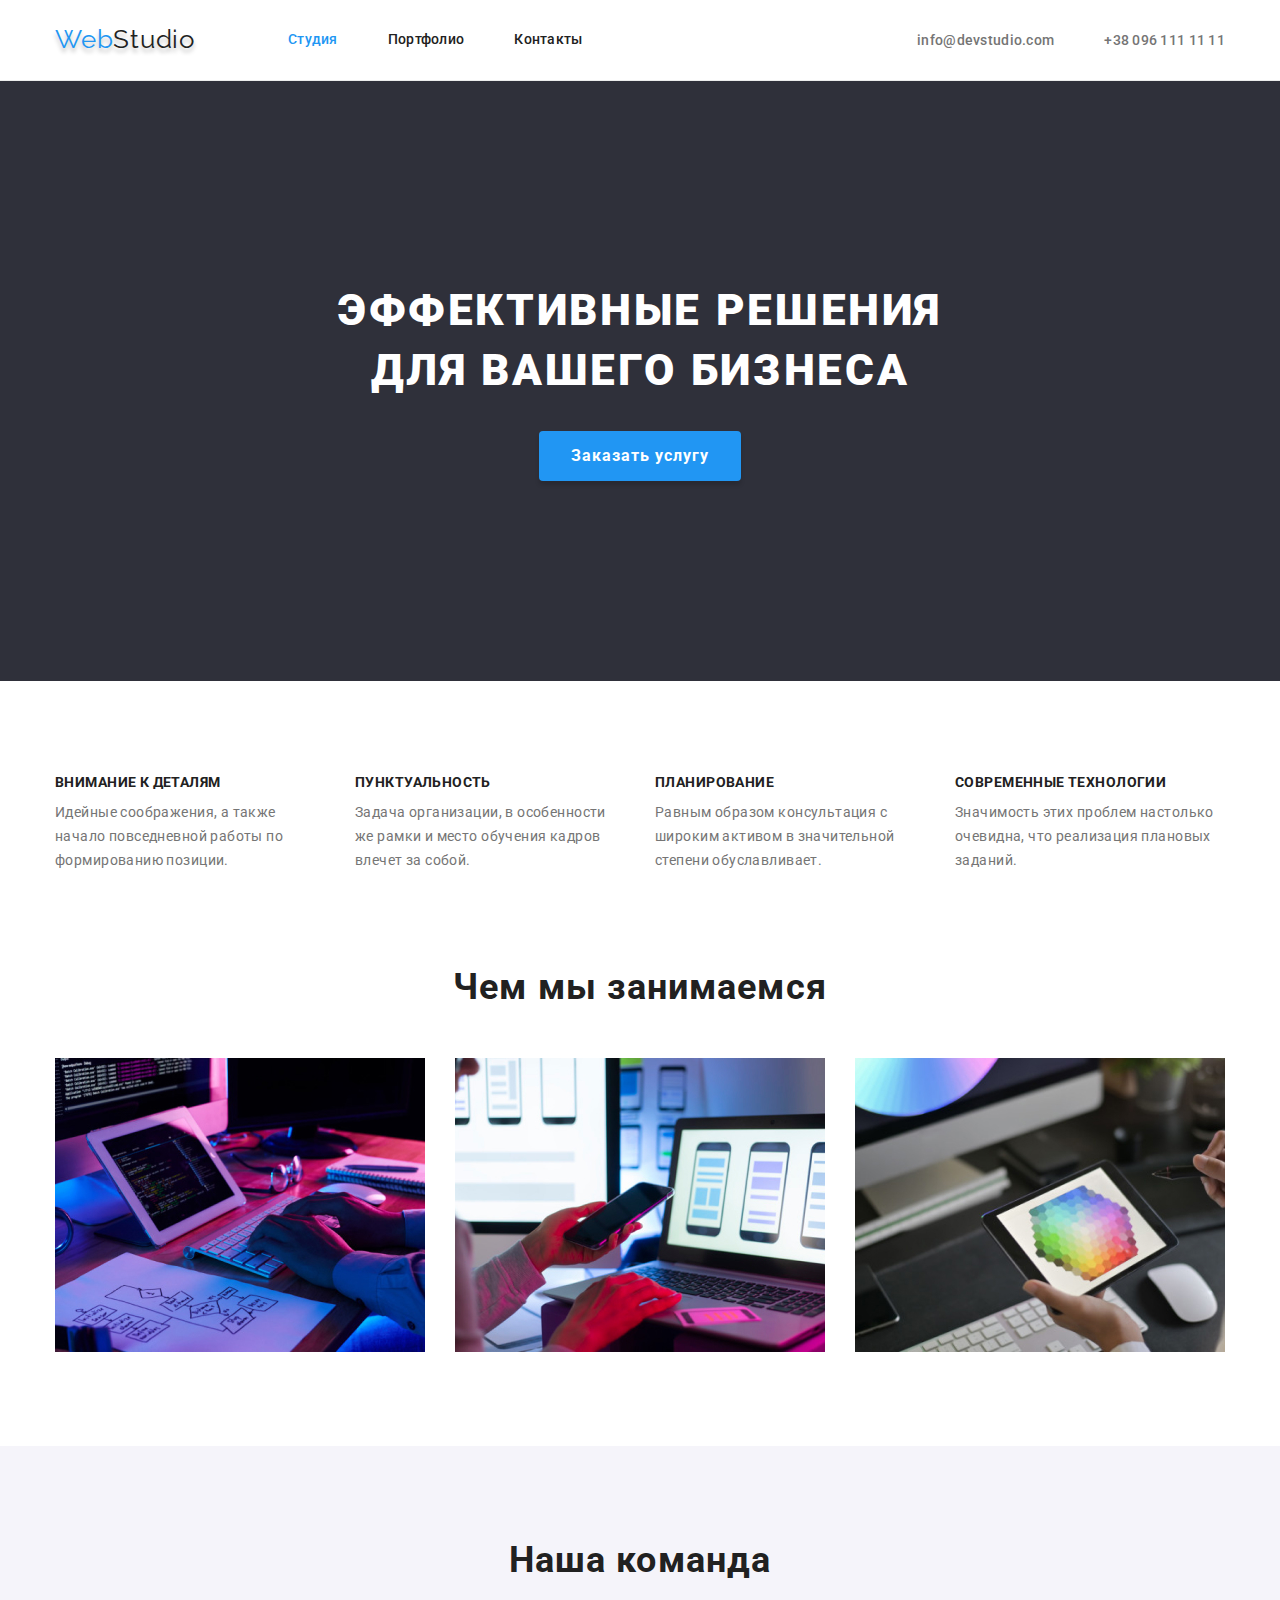
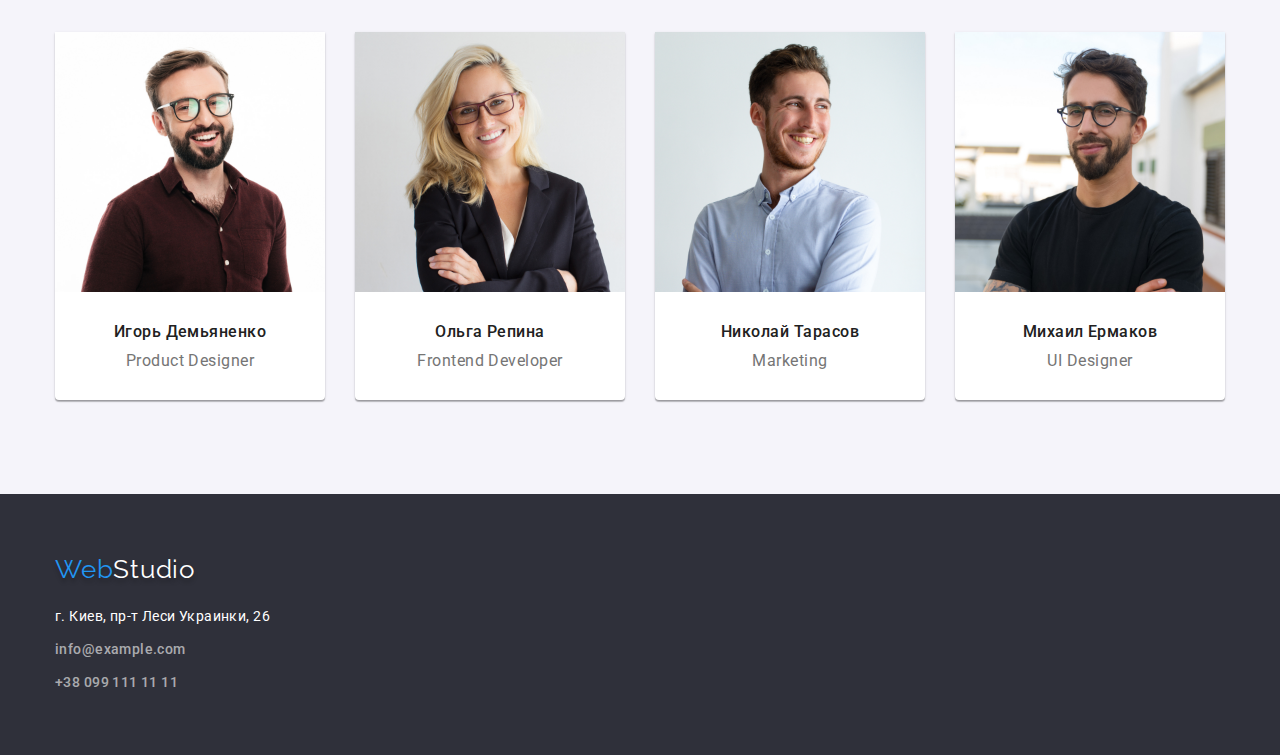
==== index.html @ a7496423 "Склонировал" ====
<!DOCTYPE html>
<html lang="ru">
  <head>
    <meta charset="UTF-8" />
    <meta http-equiv="X-UA-Compatible" content="IE=edge" />
    <meta name="viewport" content="width=device-width, initial-scale=1.0" />
    <title>Студия</title>
    <link rel="preconnect" href="https://fonts.googleapis.com" />
    <link rel="preconnect" href="https://fonts.gstatic.com" crossorigin />
    <link
      href="https://fonts.googleapis.com/css2?family=Raleway:wght@700&family=Roboto:wght@400;500;700;900&display=swap"
      rel="stylesheet"
    />
    <link
      rel="stylesheet"
      href="https://cdnjs.cloudflare.com/ajax/libs/modern-normalize/1.1.0/modern-normalize.min.css"
    />
    <link rel="stylesheet" href="./css/styles.css" />
  </head>

  <body>
    <!--Верхняя линия-->
    <header class="header-border">
      <div class="container header-container">
        <!--Основная навигация-->
        <nav class="header-nav">
          <a href="WebStudio" class="logo"><span class="logo-web">Web</span>Studio</a>
          <ul class="list main">
            <li class="item"><a href="./index.html" class="link current">Студия</a></li>
            <li class="item"><a href="./portfolio.html" class="link">Портфолио</a></li>
            <li class="item"><a href="Контакты" class="link">Контакты</a></li>
          </ul>
        </nav>
        <!--Контакты-->
        <ul class="list nav">
          <li class="item">
            <a href="mailto:info@devstudio.com" class="contact">info@devstudio.com</a>
          </li>
          <li class="item"><a href="tel:+380961111111" class="contact">+38 096 111 11 11</a></li>
        </ul>
      </div>
    </header>
    <!--Основная информациия страницы-->
    <main>
      <!--Герой-->
      <section class="hero-section">
        <div class="container">
          <h1 class="title">Эффективные решения для вашего бизнеса</h1>
          <button class="button" type="button">Заказать услугу</button>
        </div>
      </section>
      <!--Особенности-->
      <section class="section specifics-section">
        <div class="container specifics-conteiner">
          <ul class="list">
            <li class="specifics-content">
              <h3 class="title">Внимание к деталям</h3>
              <p class="text">
                Идейные соображения, а также начало повседневной работы по формированию позиции.
              </p>
            </li>
            <li class="specifics-content">
              <h3 class="title">Пунктуальность</h3>
              <p class="text">
                Задача организации, в особенности же рамки и место обучения кадров влечет за собой.
              </p>
            </li>
            <li class="specifics-content">
              <h3 class="title">Планирование</h3>
              <p class="text">
                Равным образом консультация с широким активом в значительной степени обуславливает.
              </p>
            </li>
            <li class="specifics-content">
              <h3 class="title">Современные технологии</h3>
              <p class="text">
                Значимость этих проблем настолько очевидна, что реализация плановых заданий.
              </p>
            </li>
          </ul>
        </div>
      </section>
      <!--Чем мы занимаемся-->
      <section class="section worck-section">
        <div class="container worck-container">
          <h2 class="worck-title">Чем мы занимаемся</h2>
          <ul class="list">
            <li class="worck-content">
              <img class="image" src="./images/box1.jpg" alt="Бэкенд разработка" width="370" />
            </li>
            <li class="worck-content">
              <img class="image" src="./images/box2.jpg" alt="Фронтенд разработка" width="370" />
            </li>
            <li class="worck-content">
              <img class="image" src="./images/box3.jpg" alt="Разработка дизайна" width="370" />
            </li>
          </ul>
        </div>
      </section>
      <!--Наша команда-->
      <section class="section team-section">
        <div class="container team-conteiner">
          <h2 class="team-title">Наша команда</h2>
          <ul class="list">
            <li class="team-content">
              <img
                class="image"
                src="./images/igor.jpg"
                alt="Парень продукт-менеджер"
                width="270"
              />
              <div class="team-info">
                <h3 class="title">Игорь Демьяненко</h3>
                <p class="text">Product Designer</p>
              </div>
            </li>
            <li class="team-content">
              <img
                class="image"
                src="./images/olga.jpg"
                alt="Девушка Фронтенд разработчик"
                width="270"
              />
              <div class="team-info">
                <h3 class="title">Ольга Репина</h3>
                <p class="text">Frontend Developer</p>
              </div>
            </li>
            <li class="team-content">
              <img class="image" src="./images/nikolay.jpg" alt="Парень маркетолог" width="270" />
              <div class="team-info">
                <h3 class="title">Николай Тарасов</h3>
                <p class="text">Marketing</p>
              </div>
            </li>
            <li class="team-content">
              <img class="image" src="./images/michael.jpg" alt="Парень дизайнер" width="270" />
              <div class="team-info">
                <h3 class="title">Михаил Ермаков</h3>
                <p class="text">UI Designer</p>
              </div>
            </li>
          </ul>
        </div>
      </section>
    </main>
    <!--Подвал-->
    <footer class="footer-page">
      <div class="container">
        <a href="WebStudio" class="footer-logo">
          <span class="logo-web">Web</span><span class="logo-studio">Studio</span>
        </a>
        <address class="address-section">
          <p class="text">г. Киев, пр-т Леси Украинки, 26</p>
          <ul class="list address-list">
            <li class="item">
              <a class="contact" href="mailto:info@example.com">info@example.com</a>
            </li>
            <li class="item"><a class="contact" href="tel:+380991111111">+38 099 111 11 11</a></li>
          </ul>
        </address>
      </div>
    </footer>
  </body>
</html>
---- css/styles.css ----
html {
  box-sizing: border-box;
}
*,
*::before,
*::after {
  box-sizing: inherit;
}
:root {
  --primary-text-color: #757575;
  --secondary-text-color: #212121;
  --white-text-color: #ffffff;
  --accent-color: #2196f3;
  --secondary-bgr-color: #f5f4fa;
  --fotter-color: #2f303a;
  --accent-hero-button: #188ce8;
  --address-contact-color: rgba(255, 255, 255, 0.6);
}
body {
  font-family: Roboto, sans-serif;
  background: var(--white-text-color);
  color: var(--primary-text-color);
}
.container {
  width: 1200px;
  padding-left: 15px;
  padding-right: 15px;
  margin: auto;
}
.section {
  padding-top: 94px;
  padding-bottom: 94px;
}
h1,
h2,
h3,
ul,
p {
  margin: 0;
}
.image {
  display: block;
  width: 100%;
}
.list {
  list-style: none;
  padding: 0;
  margin: 0;
}
.list .link.current {
  color: var(--accent-color);
}
.hero-section .button,
.filter-content .button {
  font-family: inherit;
  cursor: pointer;
}
/* Header-section */
/*Logo*/
.logo {
  padding-top: 24px;
  padding-bottom: 25px;

  font-family: 'Raleway';
  font-size: 26px;
  line-height: 1.2;
  letter-spacing: 0.03em;
  color: var(--secondary-text-color);
  text-shadow: 0px 4px 4px rgba(0, 0, 0, 0.25);
  text-decoration: none;
}
.logo-web {
  color: var(--accent-color);
}
.logo-studio {
  color: var(--white-text-color);
}
/*site-nav*/
.header-border {
  border-bottom: 1px solid #ececec;
}
.header-container {
  display: flex;
}
.header-nav {
  display: flex;
  align-items: center;
}
.main {
  display: flex;
  margin-left: 93px;
}
.nav {
  display: flex;
  align-items: center;
  margin-left: auto;
}
.main .item:not(:last-child),
.nav .item:not(:last-child) {
  margin-right: 50px;
}
.header-nav .link {
  display: block;
  padding-top: 32px;
  padding-bottom: 32px;

  font-weight: 500;
  font-size: 14px;
  line-height: 1.14;
  letter-spacing: 0.02em;
  color: var(--secondary-text-color);
  text-decoration: none;
}
.header-nav .link:hover,
.header-nav .link:focus {
  color: var(--accent-color);
}
/*Contacts*/
.list .contact {
  font-weight: 500;
  font-size: 14px;
  line-height: 1.14;
  letter-spacing: 0.02em;
  color: var(--primary-text-color);
  text-decoration: none;
}
.list .contact:hover,
.list .contact:focus {
  color: var(--accent-color);
}
/*Hero*/
.hero-section {
  padding-top: 200px;
  padding-bottom: 200px;

  background-color: var(--fotter-color);
  text-align: center;
}
.hero-section .title {
  margin-left: auto;
  margin-right: auto;
  margin-top: 0;
  margin-bottom: 30px;
  width: 696px;

  font-weight: 900;
  font-size: 44px;
  line-height: 1.36;
  letter-spacing: 0.06em;
  text-transform: uppercase;
  color: var(--white-text-color);
}
.hero-section .button {
  padding: 10px 32px;
  margin: auto;

  font-weight: 700;
  font-size: 16px;
  line-height: 1.87;
  display: flex;
  align-items: flex-start;
  text-align: center;
  letter-spacing: 0.06em;
  color: var(--white-text-color);
  background-color: var(--accent-color);
  box-shadow: 0px 4px 4px rgba(0, 0, 0, 0.15);
  border: none;
  border-radius: 4px;
  border-color: transparent;
}
.hero-section .button:hover,
.hero-section .button:focus {
  background: var(--accent-hero-button);
}

/*specifics*/
.specifics-conteiner .list {
  display: flex;
}
.specifics-content:not(:last-child) {
  margin-right: 30px;
}
.specifics-section {
  padding-top: 94px;
  padding-bottom: 94px;
}
.specifics-content .title {
  margin-bottom: 10px;

  font-weight: 700;
  font-size: 14px;
  line-height: 1.14;
  letter-spacing: 0.03em;
  text-transform: uppercase;
  color: var(--secondary-text-color);
}
.specifics-content .text {
  width: 270px;

  font-size: 14px;
  line-height: 1.71;
  letter-spacing: 0.03em;
  color: var(--primary-text-color);
}
/*worck*/
.worck-section {
  padding-top: 0;
}
.worck-title {
  margin-bottom: 50px;
}
.worck-container .list {
  display: flex;
}
.list .worck-content:not(:last-child) {
  margin-right: 30px;
}
.worck-section .worck-title,
.team-section .team-title {
  text-align: center;

  font-weight: 700;
  font-size: 36px;
  line-height: 1.16;
  letter-spacing: 0.03em;
  color: var(--secondary-text-color);
}
/*team*/
.team-conteiner .list {
  display: flex;
}
.list .team-content:not(:last-child) {
  margin-right: 30px;
}
.team-section {
  padding-top: 94px;
  padding-bottom: 94px;

  background-color: var(--secondary-bgr-color);
}
.team-title {
  margin-bottom: 50px;
}
.team-content {
  width: 270px;

  background: var(--white-text-color);
  box-shadow: 0px 1px 3px rgba(0, 0, 0, 0.12), 0px 1px 1px rgba(0, 0, 0, 0.14),
    0px 2px 1px rgba(0, 0, 0, 0.2);
  border-radius: 0px 0px 4px 4px;
}
.team-info {
  padding: 30px 0;
}
.team-info .title {
  margin-bottom: 10px;

  font-weight: 500;
  font-size: 16px;
  line-height: 1.19;
  text-align: center;
  letter-spacing: 0.03em;
  color: var(--secondary-text-color);
}
.team-info .text {
  font-size: 16px;
  line-height: 1.19;
  text-align: center;
  letter-spacing: 0.03em;
  color: var(--primary-text-color);
}
/*footer*/
.footer-page {
  padding-top: 60px;
  padding-bottom: 60px;

  background: var(--fotter-color);
}
.footer-logo {
  display: block;
  margin-bottom: 20px;

  font-family: 'Raleway';
  font-size: 26px;
  line-height: 1.2;
  letter-spacing: 0.03em;
  color: var(--secondary-text-color);
  text-shadow: 0px 4px 4px rgba(0, 0, 0, 0.25);
  text-decoration: none;
}
.address-section .text,
.address-section .contact {
  margin-bottom: 9px;

  font-style: normal;
  font-size: 14px;
  line-height: 1.71;
  letter-spacing: 0.03em;
  color: var(--white-text-color);
}
.address-list .item:not(:last-child) {
  margin-bottom: 9px;
}
.address-section .contact {
  text-decoration: none;
  color: var(--address-contact-color);
}
.address-section .contact:hover,
.address-section .contact:focus {
  color: var(--accent-color);
}

/*portfolio*/
/*filter*/
.filter-list {
  justify-content: center;
  margin-bottom: 50px;
}
.filter-content:not(:last-child) {
  margin-right: 8px;
}
.filter-content .button {
  font-weight: 500;
  font-size: 16px;
  line-height: 1.62;
  text-align: center;
  letter-spacing: 0.03em;
  color: var(--secondary-text-color);
  background: var(--secondary-bgr-color);
  border-radius: 4px;
  border: none;
  padding: 6px 22px;
}
.filter-content .button:hover,
.filter-content .button:focus {
  background: var(--accent-color);
  color: var(--white-text-color);
  box-shadow: 0px 3px 1px rgba(0, 0, 0, 0.1), 0px 1px 2px rgba(0, 0, 0, 0.08),
    0px 2px 2px rgba(0, 0, 0, 0.12);
}
/*exampels*/
.filter-list,
.example-list {
  display: flex;
  flex-wrap: wrap;
}
.example-content {
  width: calc((100% - 60px) / 3);
  margin-right: 30px;
  margin-top: 30px;
}
.example-content:nth-child(3n) {
  margin-right: 0;
}
.example-content:nth-child(-n + 3) {
  margin-top: 0;
}
.example-link {
  display: block;
  background: var(--white-text-color);
  box-sizing: border-box;
  text-decoration: none;
}
.example-info {
  padding: 20px 24px;

  border-left: 1px solid #eeeeee;
  border-right: 1px solid #eeeeee;
  border-bottom: 1px solid #eeeeee;
}
.example-link .title {
  margin-bottom: 4px;

  font-weight: 700;
  font-size: 18px;
  line-height: 2;
  letter-spacing: 0.06em;
  color: var(--secondary-text-color);
}
.example-link .text {
  font-size: 16px;
  line-height: 1.87;
  letter-spacing: 0.03em;
  color: var(--primary-text-color);
}
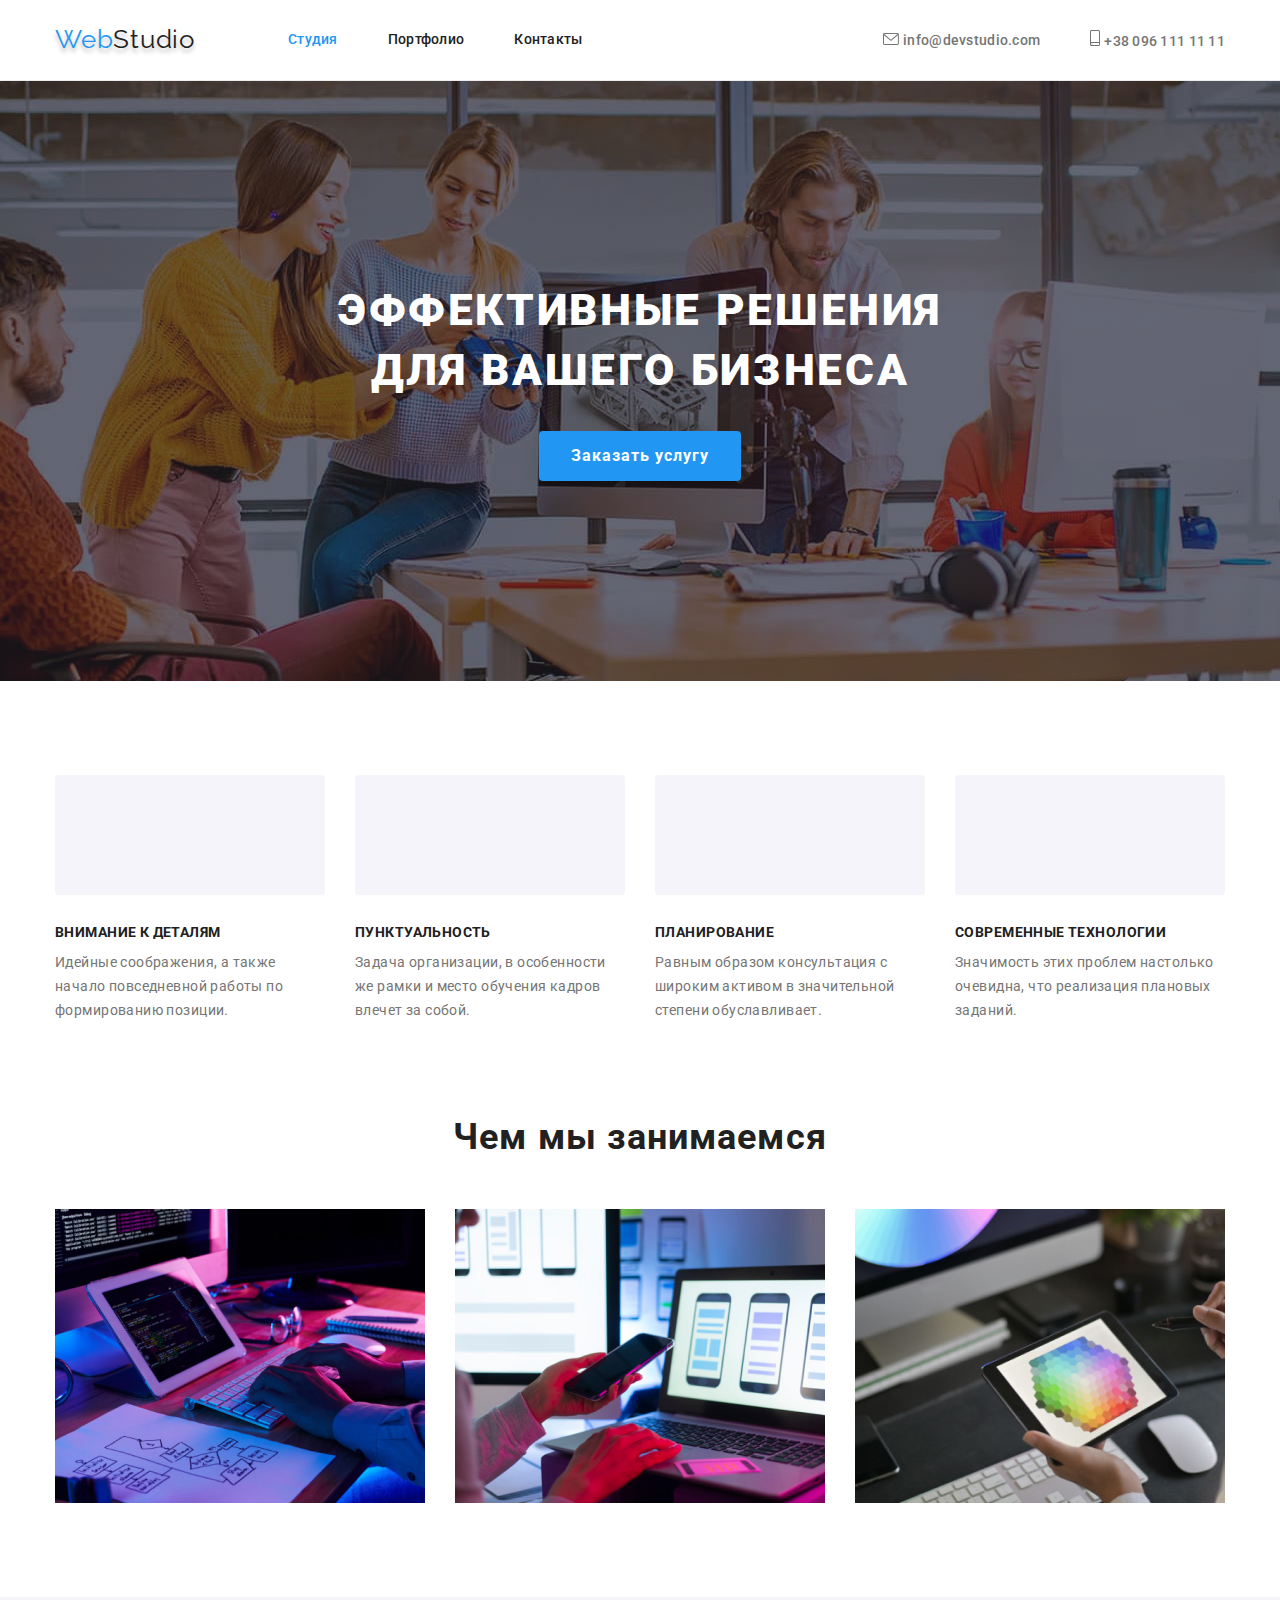
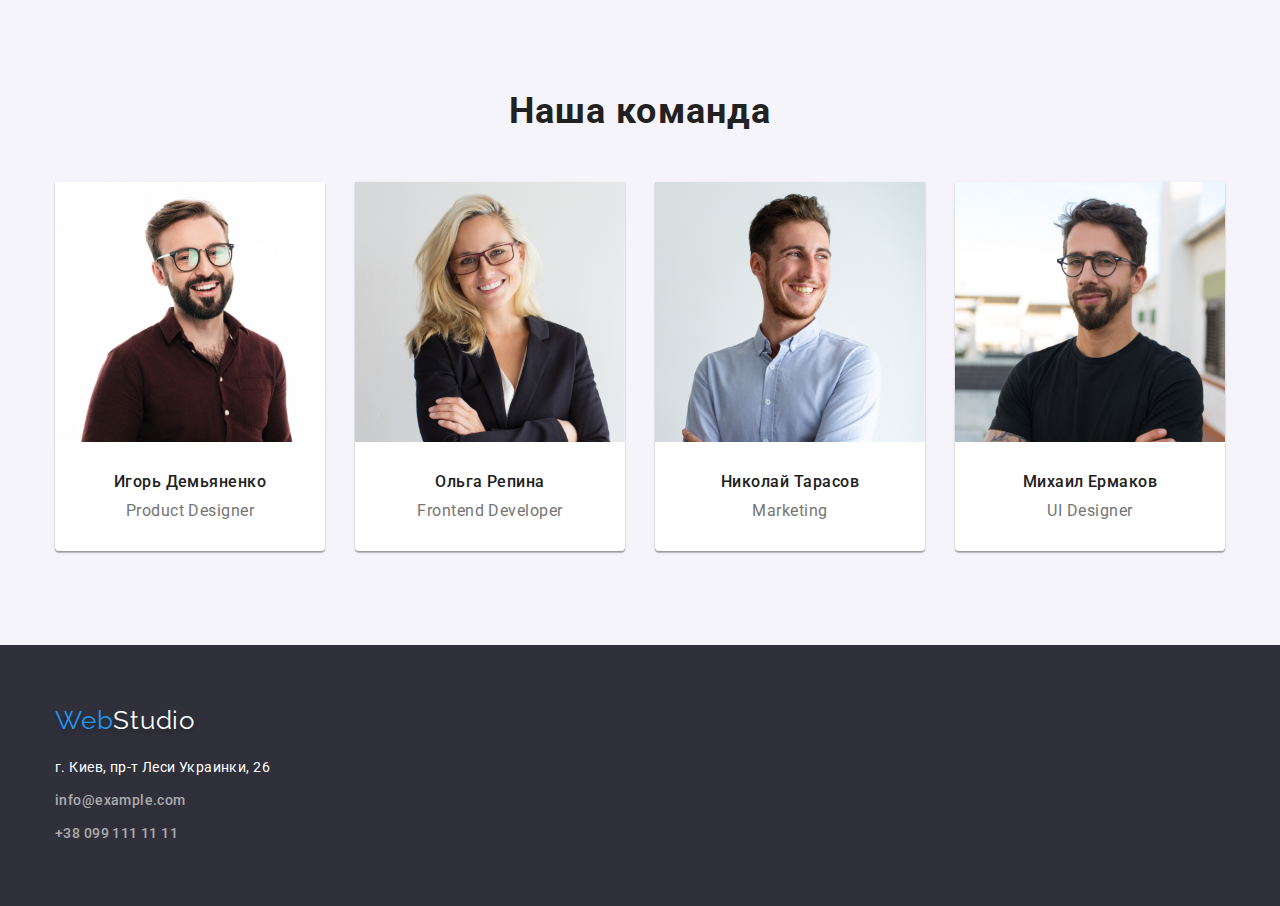
==== commit 620eef10: "Добавил иконки в хеддер, не выровнял" ====
--- a/index.html
+++ b/index.html
@@ -34,9 +34,17 @@
         <!--Контакты-->
         <ul class="list nav">
           <li class="item">
+            <svg class="icon-mail">
+              <use href="./images/icons.svg#icon-envelope"></use>
+            </svg>
             <a href="mailto:info@devstudio.com" class="contact">info@devstudio.com</a>
           </li>
-          <li class="item"><a href="tel:+380961111111" class="contact">+38 096 111 11 11</a></li>
+          <li class="item">
+            <svg class="icon-tel">
+              <use href="./images/icons.svg#icon-smartphone"></use>
+            </svg>
+            <a href="tel:+380961111111" class="contact">+38 096 111 11 11</a>
+          </li>
         </ul>
       </div>
     </header>
@@ -53,25 +61,25 @@
       <section class="section specifics-section">
         <div class="container specifics-conteiner">
           <ul class="list">
-            <li class="specifics-content">
+            <li class="specifics-content icon-antenna">
               <h3 class="title">Внимание к деталям</h3>
               <p class="text">
                 Идейные соображения, а также начало повседневной работы по формированию позиции.
               </p>
             </li>
-            <li class="specifics-content">
+            <li class="specifics-content icon-clock">
               <h3 class="title">Пунктуальность</h3>
               <p class="text">
                 Задача организации, в особенности же рамки и место обучения кадров влечет за собой.
               </p>
             </li>
-            <li class="specifics-content">
+            <li class="specifics-content icon-diagram">
               <h3 class="title">Планирование</h3>
               <p class="text">
                 Равным образом консультация с широким активом в значительной степени обуславливает.
               </p>
             </li>
-            <li class="specifics-content">
+            <li class="specifics-content icon-astronaut">
               <h3 class="title">Современные технологии</h3>
               <p class="text">
                 Значимость этих проблем настолько очевидна, что реализация плановых заданий.
--- a/css/styles.css
+++ b/css/styles.css
@@ -128,6 +128,18 @@
 .list .contact:focus {
   color: var(--accent-color);
 }
+.nav .item {
+  /* text-align: center; */
+  align-content: center;
+}
+.icon-mail {
+  width: 16px;
+  height: 12px;
+}
+.icon-tel {
+  width: 10px;
+  height: 16px;
+}
 /*Hero*/
 .hero-section {
   padding-top: 200px;
@@ -135,6 +147,16 @@
 
   background-color: var(--fotter-color);
   text-align: center;
+
+  height: 600px;
+  max-width: 1600px;
+  margin-left: auto;
+  margin-right: auto;
+  background-image: linear-gradient(to right, rgba(47, 48, 58, 0.4), rgba(47, 48, 58, 0.4)),
+    url(../images/Hero.jpg);
+  background-repeat: no-repeat;
+  background-position: center;
+  background-size: cover;
 }
 .hero-section .title {
   margin-left: auto;
@@ -202,6 +224,28 @@
   letter-spacing: 0.03em;
   color: var(--primary-text-color);
 }
+.specifics-content::before {
+  content: '';
+  display: block;
+  height: 120px;
+  margin-bottom: 30px;
+  background-color: #f5f4fa;
+  border-radius: 4px;
+  background-repeat: no-repeat;
+  background-position: center;
+}
+.icon-antenna::before {
+  background-image: url(../images/antenna.png);
+}
+.icon-clock::before {
+  background-image: url(../images/clock.png);
+}
+.icon-diagram::before {
+  background-image: url(../images/diagram.png);
+}
+.icon-astronaut::before {
+  background-image: url(../images/astronaut.png);
+}
 /*worck*/
 .worck-section {
   padding-top: 0;
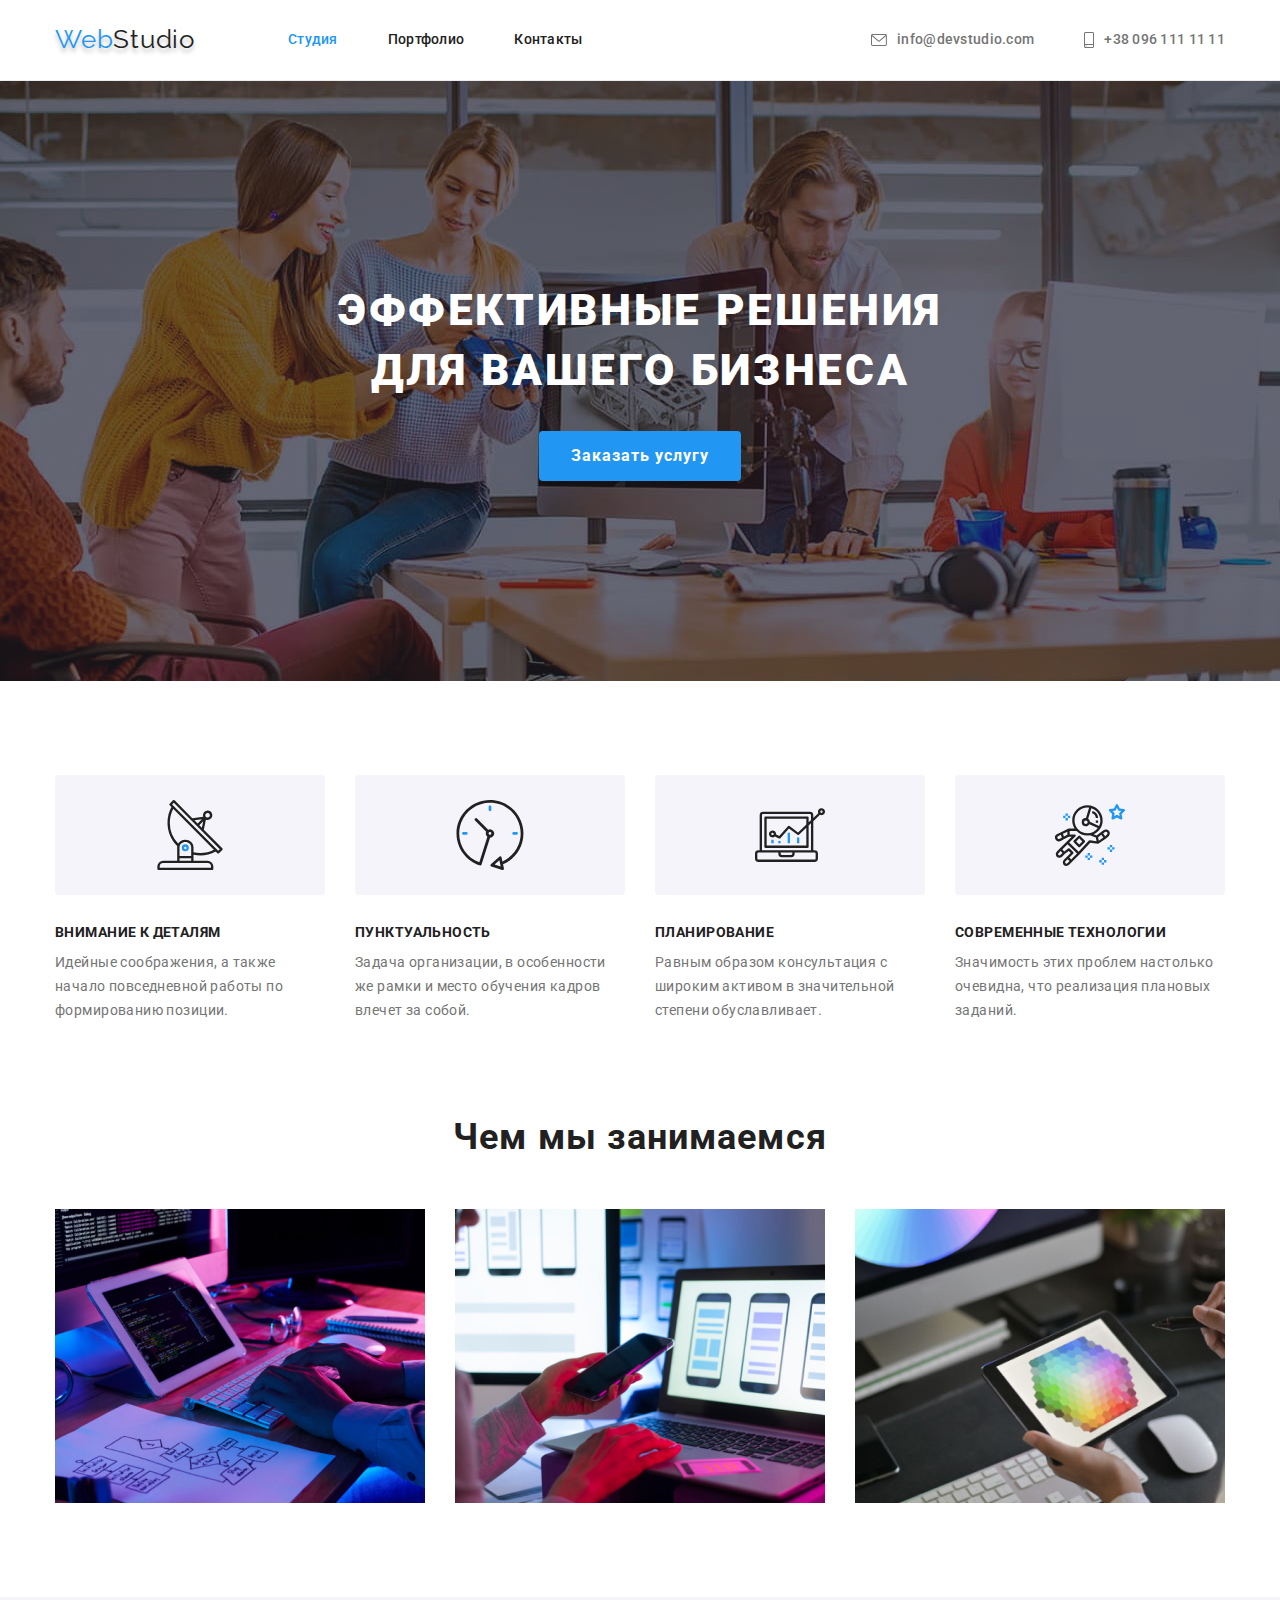
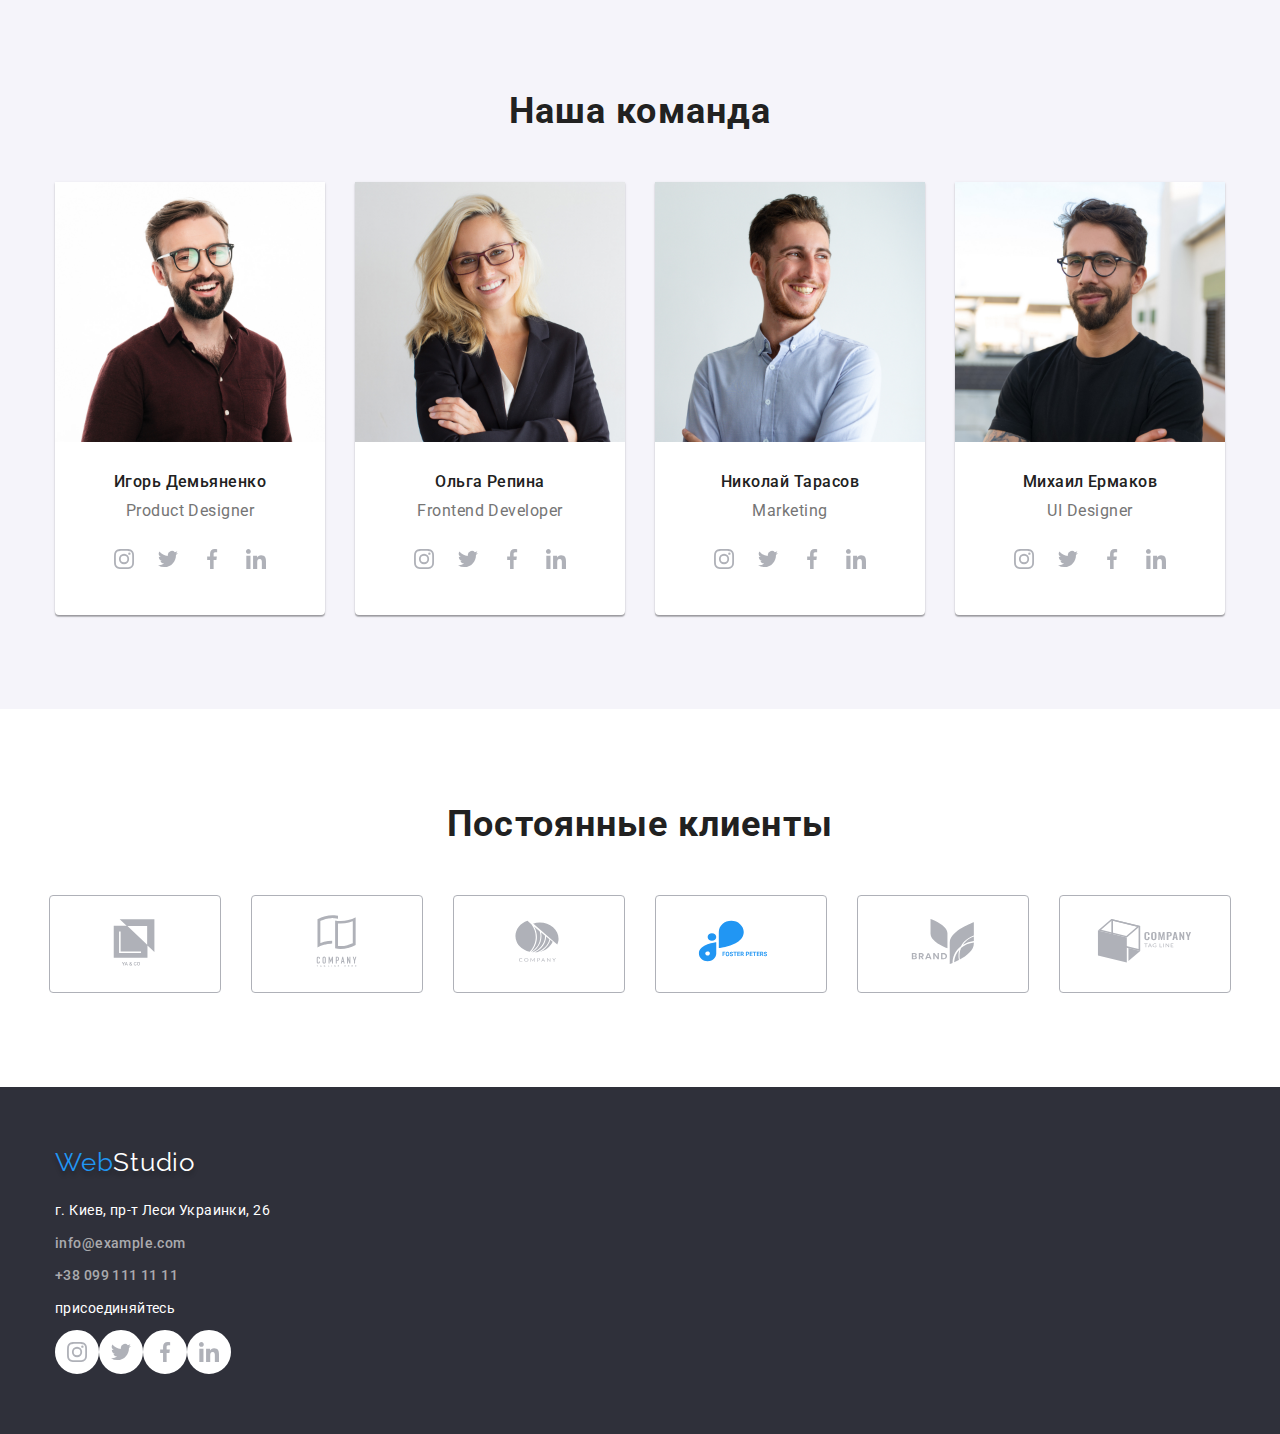
==== commit 4654d532: "hover и focus добавить" ====
--- a/index.html
+++ b/index.html
@@ -34,16 +34,20 @@
         <!--Контакты-->
         <ul class="list nav">
           <li class="item">
-            <svg class="icon-mail">
-              <use href="./images/icons.svg#icon-envelope"></use>
-            </svg>
-            <a href="mailto:info@devstudio.com" class="contact">info@devstudio.com</a>
+            <a href="mailto:info@devstudio.com" class="contact">
+              <svg class="icon-mail" width="16" height="12">
+                <use href="./images/icons.svg#icon-envelope"></use>
+              </svg>
+              info@devstudio.com
+            </a>
           </li>
           <li class="item">
-            <svg class="icon-tel">
-              <use href="./images/icons.svg#icon-smartphone"></use>
-            </svg>
-            <a href="tel:+380961111111" class="contact">+38 096 111 11 11</a>
+            <a href="tel:+380961111111" class="contact">
+              <svg class="icon-tel" width="10" height="16">
+                <use href="./images/icons.svg#icon-smartphone"></use>
+              </svg>
+              +38 096 111 11 11
+            </a>
           </li>
         </ul>
       </div>
@@ -61,25 +65,45 @@
       <section class="section specifics-section">
         <div class="container specifics-conteiner">
           <ul class="list">
-            <li class="specifics-content icon-antenna">
+            <li class="specifics-content">
+              <div class="thumb">
+                <svg class="icon-antenna" width="70" height="70">
+                  <use href="./images/icons.svg#icon-antenna-1"></use>
+                </svg>
+              </div>
               <h3 class="title">Внимание к деталям</h3>
               <p class="text">
                 Идейные соображения, а также начало повседневной работы по формированию позиции.
               </p>
             </li>
-            <li class="specifics-content icon-clock">
+            <li class="specifics-content">
+              <div class="thumb">
+                <svg class="icon-clock" width="70" height="70">
+                  <use href="./images/icons.svg#icon-clock-1"></use>
+                </svg>
+              </div>
               <h3 class="title">Пунктуальность</h3>
               <p class="text">
                 Задача организации, в особенности же рамки и место обучения кадров влечет за собой.
               </p>
             </li>
-            <li class="specifics-content icon-diagram">
+            <li class="specifics-content">
+              <div class="thumb">
+                <svg class="icon-diagram" width="70" height="70">
+                  <use href="./images/icons.svg#icon-diagram-1"></use>
+                </svg>
+              </div>
               <h3 class="title">Планирование</h3>
               <p class="text">
                 Равным образом консультация с широким активом в значительной степени обуславливает.
               </p>
             </li>
-            <li class="specifics-content icon-astronaut">
+            <li class="specifics-content">
+              <div class="thumb">
+                <svg class="icon-astronaut" width="70" height="70">
+                  <use href="./images/icons.svg#icon-astronaut-1"></use>
+                </svg>
+              </div>
               <h3 class="title">Современные технологии</h3>
               <p class="text">
                 Значимость этих проблем настолько очевидна, что реализация плановых заданий.
@@ -121,6 +145,38 @@
                 <h3 class="title">Игорь Демьяненко</h3>
                 <p class="text">Product Designer</p>
               </div>
+              <div class="network-thumb">
+                <ul class="list social-network">
+                  <li class="item">
+                    <a class="social-link" href="">
+                      <svg width="44" height="44">
+                        <use href="./images/icons.svg#icon-Instagram"></use>
+                      </svg>
+                    </a>
+                  </li>
+                  <li class="item">
+                    <a class="social-link" href="">
+                      <svg width="44" height="44">
+                        <use href="./images/icons.svg#icon-Twitter"></use>
+                      </svg>
+                    </a>
+                  </li>
+                  <li class="item">
+                    <a class="social-link" href="">
+                      <svg width="44" height="44">
+                        <use href="./images/icons.svg#icon-Facebook"></use>
+                      </svg>
+                    </a>
+                  </li>
+                  <li class="item">
+                    <a class="social-link" href="">
+                      <svg width="44" height="44">
+                        <use href="./images/icons.svg#icon-Linkedin"></use>
+                      </svg>
+                    </a>
+                  </li>
+                </ul>
+              </div>
             </li>
             <li class="team-content">
               <img
@@ -133,6 +189,38 @@
                 <h3 class="title">Ольга Репина</h3>
                 <p class="text">Frontend Developer</p>
               </div>
+              <div class="network-thumb">
+                <ul class="list social-network">
+                  <li class="item">
+                    <a class="social-link" href="">
+                      <svg width="44" height="44">
+                        <use href="./images/icons.svg#icon-Instagram"></use>
+                      </svg>
+                    </a>
+                  </li>
+                  <li class="item">
+                    <a class="social-link" href="">
+                      <svg width="44" height="44">
+                        <use href="./images/icons.svg#icon-Twitter"></use>
+                      </svg>
+                    </a>
+                  </li>
+                  <li class="item">
+                    <a class="social-link" href="">
+                      <svg width="44" height="44">
+                        <use href="./images/icons.svg#icon-Facebook"></use>
+                      </svg>
+                    </a>
+                  </li>
+                  <li class="item">
+                    <a class="social-link" href="">
+                      <svg width="44" height="44">
+                        <use href="./images/icons.svg#icon-Linkedin"></use>
+                      </svg>
+                    </a>
+                  </li>
+                </ul>
+              </div>
             </li>
             <li class="team-content">
               <img class="image" src="./images/nikolay.jpg" alt="Парень маркетолог" width="270" />
@@ -140,6 +228,38 @@
                 <h3 class="title">Николай Тарасов</h3>
                 <p class="text">Marketing</p>
               </div>
+              <div class="network-thumb">
+                <ul class="list social-network">
+                  <li class="item">
+                    <a class="social-link" href="">
+                      <svg width="44" height="44">
+                        <use href="./images/icons.svg#icon-Instagram"></use>
+                      </svg>
+                    </a>
+                  </li>
+                  <li class="item">
+                    <a class="social-link" href="">
+                      <svg width="44" height="44">
+                        <use href="./images/icons.svg#icon-Twitter"></use>
+                      </svg>
+                    </a>
+                  </li>
+                  <li class="item">
+                    <a class="social-link" href="">
+                      <svg width="44" height="44">
+                        <use href="./images/icons.svg#icon-Facebook"></use>
+                      </svg>
+                    </a>
+                  </li>
+                  <li class="item">
+                    <a class="social-link" href="">
+                      <svg width="44" height="44">
+                        <use href="./images/icons.svg#icon-Linkedin"></use>
+                      </svg>
+                    </a>
+                  </li>
+                </ul>
+              </div>
             </li>
             <li class="team-content">
               <img class="image" src="./images/michael.jpg" alt="Парень дизайнер" width="270" />
@@ -147,6 +267,88 @@
                 <h3 class="title">Михаил Ермаков</h3>
                 <p class="text">UI Designer</p>
               </div>
+              <div class="network-thumb">
+                <ul class="list social-network">
+                  <li class="item">
+                    <a class="social-link" href="">
+                      <svg width="44" height="44">
+                        <use href="./images/icons.svg#icon-Instagram"></use>
+                      </svg>
+                    </a>
+                  </li>
+                  <li class="item">
+                    <a class="social-link" href="">
+                      <svg width="44" height="44">
+                        <use href="./images/icons.svg#icon-Twitter"></use>
+                      </svg>
+                    </a>
+                  </li>
+                  <li class="item">
+                    <a class="social-link" href="">
+                      <svg width="44" height="44">
+                        <use href="./images/icons.svg#icon-Facebook"></use>
+                      </svg>
+                    </a>
+                  </li>
+                  <li class="item">
+                    <a class="social-link" href="">
+                      <svg width="44" height="44">
+                        <use href="./images/icons.svg#icon-Linkedin"></use>
+                      </svg>
+                    </a>
+                  </li>
+                </ul>
+              </div>
+            </li>
+          </ul>
+        </div>
+      </section>
+      <!--Постоянные клиенты -->
+      <section class="section">
+        <div class="conteiner">
+          <h2 class="client-title">Постоянные клиенты</h2>
+          <ul class="list client-list">
+            <li class="item">
+              <a class="link" href="">
+                <svg class="icon-client" width="106" height="60">
+                  <use href="./images/icons.svg#icon-Logo"></use>
+                </svg>
+              </a>
+            </li>
+            <li class="item">
+              <a class="link" href="">
+                <svg class="icon-client" width="106" height="60">
+                  <use href="./images/icons.svg#icon-Logo-1"></use>
+                </svg>
+              </a>
+            </li>
+            <li class="item">
+              <a class="link" href="">
+                <svg class="icon-client" width="106" height="60">
+                  <use href="./images/icons.svg#icon-Logo-2"></use>
+                </svg>
+              </a>
+            </li>
+            <li class="item">
+              <a class="link" href="">
+                <svg class="icon-client" width="106" height="60">
+                  <use href="./images/icons.svg#icon-Logo-3"></use>
+                </svg>
+              </a>
+            </li>
+            <li class="item">
+              <a class="link" href="">
+                <svg class="icon-client" width="106" height="60">
+                  <use href="./images/icons.svg#icon-Logo-4"></use>
+                </svg>
+              </a>
+            </li>
+            <li class="item">
+              <a class="link" href="">
+                <svg class="icon-client" width="106" height="60">
+                  <use href="./images/icons.svg#icon-Logo-5"></use>
+                </svg>
+              </a>
             </li>
           </ul>
         </div>
@@ -166,6 +368,39 @@
             </li>
             <li class="item"><a class="contact" href="tel:+380991111111">+38 099 111 11 11</a></li>
           </ul>
+          <div class="footer-network">
+            <p class="text">присоединяйтесь</p>
+            <ul class="list network">
+              <li class="item">
+                <a class="link" href="">
+                  <svg class="footer-icon" width="44" height="44">
+                    <use href="./images/icons.svg#icon-Instagram"></use>
+                  </svg>
+                </a>
+              </li>
+              <li class="item">
+                <a class="link" href="">
+                  <svg class="footer-icon" width="44" height="44">
+                    <use href="./images/icons.svg#icon-Twitter"></use>
+                  </svg>
+                </a>
+              </li>
+              <li class="item">
+                <a class="link" href="">
+                  <svg class="footer-icon" width="44" height="44">
+                    <use href="./images/icons.svg#icon-Facebook"></use>
+                  </svg>
+                </a>
+              </li>
+              <li class="item">
+                <a class="link" href="">
+                  <svg class="footer-icon" width="44" height="44">
+                    <use href="./images/icons.svg#icon-Linkedin"></use>
+                  </svg>
+                </a>
+              </li>
+            </ul>
+          </div>
         </address>
       </div>
     </footer>
--- a/css/styles.css
+++ b/css/styles.css
@@ -117,6 +117,8 @@
 }
 /*Contacts*/
 .list .contact {
+  display: flex;
+  align-items: center;
   font-weight: 500;
   font-size: 14px;
   line-height: 1.14;
@@ -127,18 +129,15 @@
 .list .contact:hover,
 .list .contact:focus {
   color: var(--accent-color);
-}
-.nav .item {
-  /* text-align: center; */
-  align-content: center;
-}
-.icon-mail {
-  width: 16px;
-  height: 12px;
-}
+  fill: var(--accent-color);
+}
+.icon-mail:hover,
+.icon-mail:focus {
+  /* stroke: var(--accent-color); */
+}
+.icon-mail,
 .icon-tel {
-  width: 10px;
-  height: 16px;
+  margin-right: 10px;
 }
 /*Hero*/
 .hero-section {
@@ -224,7 +223,15 @@
   letter-spacing: 0.03em;
   color: var(--primary-text-color);
 }
-.specifics-content::before {
+.thumb {
+  display: flex;
+  margin-bottom: 30px;
+  justify-content: center;
+  border-radius: 4px;
+  background-color: #f5f4fa;
+  padding: 25px 0;
+}
+/* .specifics-content::before {
   content: '';
   display: block;
   height: 120px;
@@ -245,7 +252,7 @@
 }
 .icon-astronaut::before {
   background-image: url(../images/astronaut.png);
-}
+} */
 /*worck*/
 .worck-section {
   padding-top: 0;
@@ -294,7 +301,7 @@
   border-radius: 0px 0px 4px 4px;
 }
 .team-info {
-  padding: 30px 0;
+  padding: 30px 0 16px 0;
 }
 .team-info .title {
   margin-bottom: 10px;
@@ -312,6 +319,38 @@
   text-align: center;
   letter-spacing: 0.03em;
   color: var(--primary-text-color);
+}
+.network-thumb {
+  padding-top: 0;
+  padding-bottom: 30px;
+}
+.social-network {
+  display: flex;
+  justify-content: center;
+}
+/* Clients */
+.client-title {
+  margin-bottom: 50px;
+  font-weight: 700;
+  font-size: 36px;
+  line-height: 1.17;
+  text-align: center;
+  letter-spacing: 0.03em;
+
+  color: var(--secondary-text-color);
+}
+.client-list {
+  display: flex;
+  justify-content: center;
+}
+.client-list .item {
+  border: 1px solid #afb1b8;
+  border-radius: 4px;
+
+  padding: 16px 32px;
+}
+.client-list .item:not(:last-child) {
+  margin-right: 30px;
 }
 /*footer*/
 .footer-page {
@@ -352,6 +391,13 @@
 .address-section .contact:hover,
 .address-section .contact:focus {
   color: var(--accent-color);
+}
+/* footer-icons */
+.network {
+  display: flex;
+}
+.network .link {
+  display: flex;
 }
 
 /*portfolio*/
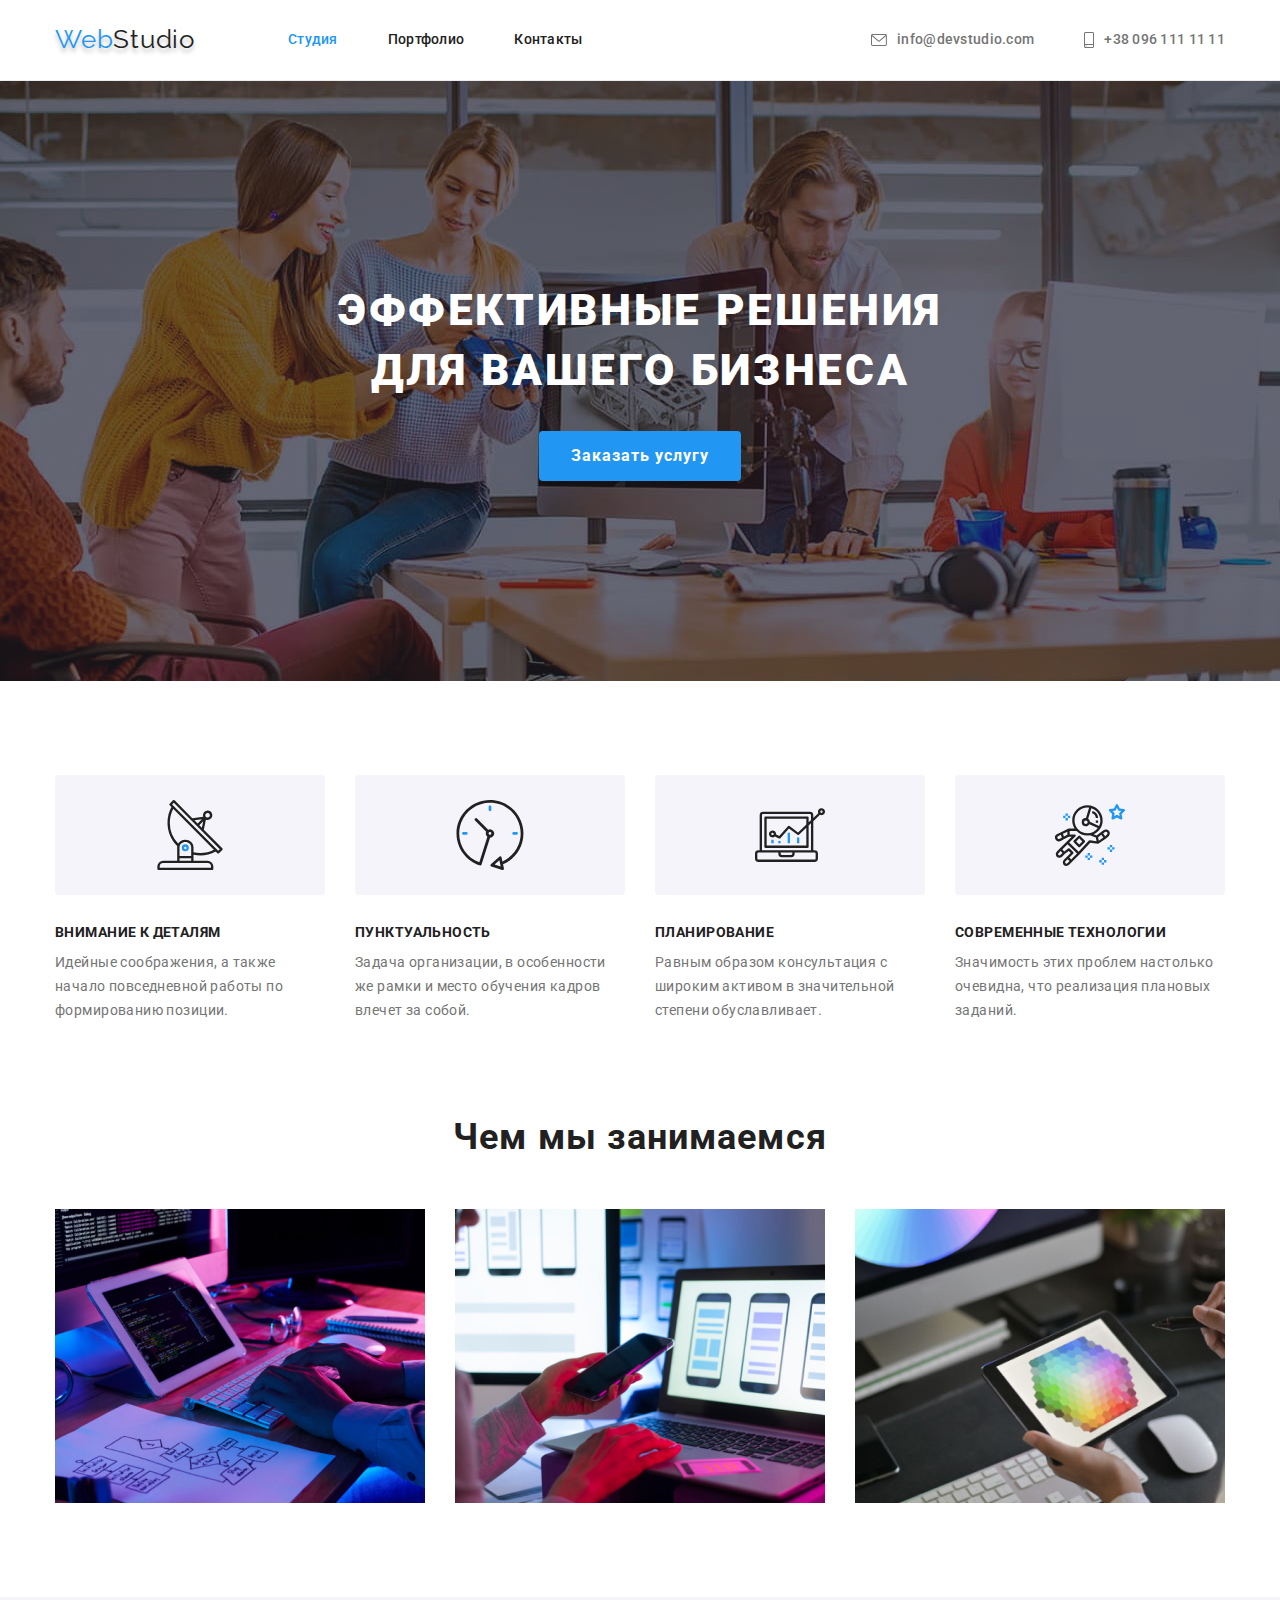
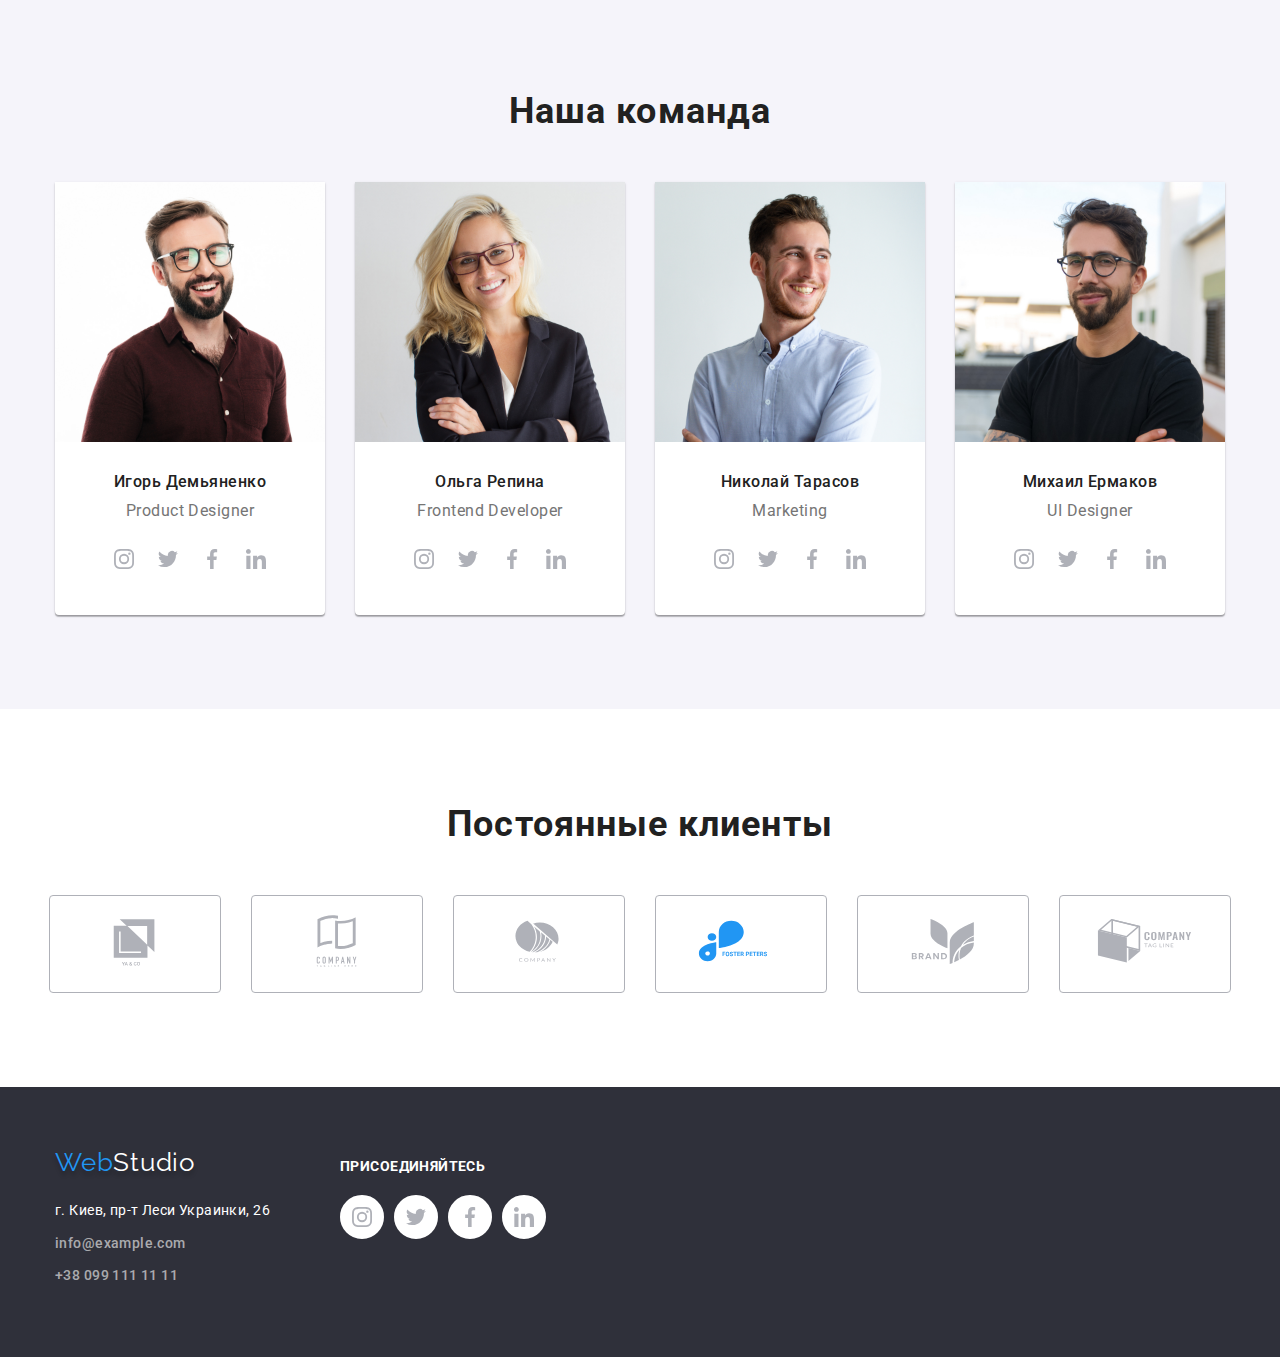
==== commit 31b33d6b: "футтер накидал" ====
--- a/index.html
+++ b/index.html
@@ -144,8 +144,6 @@
               <div class="team-info">
                 <h3 class="title">Игорь Демьяненко</h3>
                 <p class="text">Product Designer</p>
-              </div>
-              <div class="network-thumb">
                 <ul class="list social-network">
                   <li class="item">
                     <a class="social-link" href="">
@@ -188,8 +186,6 @@
               <div class="team-info">
                 <h3 class="title">Ольга Репина</h3>
                 <p class="text">Frontend Developer</p>
-              </div>
-              <div class="network-thumb">
                 <ul class="list social-network">
                   <li class="item">
                     <a class="social-link" href="">
@@ -227,8 +223,6 @@
               <div class="team-info">
                 <h3 class="title">Николай Тарасов</h3>
                 <p class="text">Marketing</p>
-              </div>
-              <div class="network-thumb">
                 <ul class="list social-network">
                   <li class="item">
                     <a class="social-link" href="">
@@ -266,8 +260,6 @@
               <div class="team-info">
                 <h3 class="title">Михаил Ермаков</h3>
                 <p class="text">UI Designer</p>
-              </div>
-              <div class="network-thumb">
                 <ul class="list social-network">
                   <li class="item">
                     <a class="social-link" href="">
@@ -356,52 +348,56 @@
     </main>
     <!--Подвал-->
     <footer class="footer-page">
-      <div class="container">
-        <a href="WebStudio" class="footer-logo">
-          <span class="logo-web">Web</span><span class="logo-studio">Studio</span>
-        </a>
-        <address class="address-section">
-          <p class="text">г. Киев, пр-т Леси Украинки, 26</p>
-          <ul class="list address-list">
-            <li class="item">
-              <a class="contact" href="mailto:info@example.com">info@example.com</a>
-            </li>
-            <li class="item"><a class="contact" href="tel:+380991111111">+38 099 111 11 11</a></li>
-          </ul>
-          <div class="footer-network">
-            <p class="text">присоединяйтесь</p>
-            <ul class="list network">
+      <div class="container footer-section">
+        <div class="footer-address">
+          <a href="WebStudio" class="footer-logo">
+            <span class="logo-web">Web</span><span class="logo-studio">Studio</span>
+          </a>
+          <address class="address-section">
+            <p class="text">г. Киев, пр-т Леси Украинки, 26</p>
+            <ul class="list address-list">
               <li class="item">
-                <a class="link" href="">
-                  <svg class="footer-icon" width="44" height="44">
-                    <use href="./images/icons.svg#icon-Instagram"></use>
-                  </svg>
-                </a>
+                <a class="contact" href="mailto:info@example.com">info@example.com</a>
               </li>
               <li class="item">
-                <a class="link" href="">
-                  <svg class="footer-icon" width="44" height="44">
-                    <use href="./images/icons.svg#icon-Twitter"></use>
-                  </svg>
-                </a>
-              </li>
-              <li class="item">
-                <a class="link" href="">
-                  <svg class="footer-icon" width="44" height="44">
-                    <use href="./images/icons.svg#icon-Facebook"></use>
-                  </svg>
-                </a>
-              </li>
-              <li class="item">
-                <a class="link" href="">
-                  <svg class="footer-icon" width="44" height="44">
-                    <use href="./images/icons.svg#icon-Linkedin"></use>
-                  </svg>
-                </a>
+                <a class="contact" href="tel:+380991111111">+38 099 111 11 11</a>
               </li>
             </ul>
-          </div>
-        </address>
+          </address>
+        </div>
+        <div class="footer-network">
+          <p class="text">присоединяйтесь</p>
+          <ul class="list network">
+            <li class="item">
+              <a class="link" href="">
+                <svg class="footer-icon" width="44" height="44">
+                  <use href="./images/icons.svg#icon-Instagram"></use>
+                </svg>
+              </a>
+            </li>
+            <li class="item">
+              <a class="link" href="">
+                <svg class="footer-icon" width="44" height="44">
+                  <use href="./images/icons.svg#icon-Twitter"></use>
+                </svg>
+              </a>
+            </li>
+            <li class="item">
+              <a class="link" href="">
+                <svg class="footer-icon" width="44" height="44">
+                  <use href="./images/icons.svg#icon-Facebook"></use>
+                </svg>
+              </a>
+            </li>
+            <li class="item">
+              <a class="link" href="">
+                <svg class="footer-icon" width="44" height="44">
+                  <use href="./images/icons.svg#icon-Linkedin"></use>
+                </svg>
+              </a>
+            </li>
+          </ul>
+        </div>
       </div>
     </footer>
   </body>
--- a/css/styles.css
+++ b/css/styles.css
@@ -129,11 +129,9 @@
 .list .contact:hover,
 .list .contact:focus {
   color: var(--accent-color);
-  fill: var(--accent-color);
 }
 .icon-mail:hover,
 .icon-mail:focus {
-  /* stroke: var(--accent-color); */
 }
 .icon-mail,
 .icon-tel {
@@ -231,28 +229,6 @@
   background-color: #f5f4fa;
   padding: 25px 0;
 }
-/* .specifics-content::before {
-  content: '';
-  display: block;
-  height: 120px;
-  margin-bottom: 30px;
-  background-color: #f5f4fa;
-  border-radius: 4px;
-  background-repeat: no-repeat;
-  background-position: center;
-}
-.icon-antenna::before {
-  background-image: url(../images/antenna.png);
-}
-.icon-clock::before {
-  background-image: url(../images/clock.png);
-}
-.icon-diagram::before {
-  background-image: url(../images/diagram.png);
-}
-.icon-astronaut::before {
-  background-image: url(../images/astronaut.png);
-} */
 /*worck*/
 .worck-section {
   padding-top: 0;
@@ -301,7 +277,7 @@
   border-radius: 0px 0px 4px 4px;
 }
 .team-info {
-  padding: 30px 0 16px 0;
+  padding: 30px 0 30px 0;
 }
 .team-info .title {
   margin-bottom: 10px;
@@ -314,15 +290,13 @@
   color: var(--secondary-text-color);
 }
 .team-info .text {
+  margin-bottom: 16px;
+
   font-size: 16px;
   line-height: 1.19;
   text-align: center;
   letter-spacing: 0.03em;
   color: var(--primary-text-color);
-}
-.network-thumb {
-  padding-top: 0;
-  padding-bottom: 30px;
 }
 .social-network {
   display: flex;
@@ -393,13 +367,35 @@
   color: var(--accent-color);
 }
 /* footer-icons */
+.footer-section {
+  display: flex;
+  align-items: baseline;
+}
+.footer-address {
+  margin-right: 70px;
+}
+.footer-network .text {
+  margin-bottom: 20px;
+
+  font-weight: 700;
+  font-size: 14px;
+  line-height: 1.14;
+  letter-spacing: 0.03em;
+  text-transform: uppercase;
+
+  color: var(--white-text-color);
+}
 .network {
   display: flex;
 }
+.network .item:not(:last-child) {
+  margin-right: 10px;
+}
 .network .link {
   display: flex;
-}
-
+  border-radius: 50%;
+  background: rgba(255, 255, 255, 0.1);
+}
 /*portfolio*/
 /*filter*/
 .filter-list {
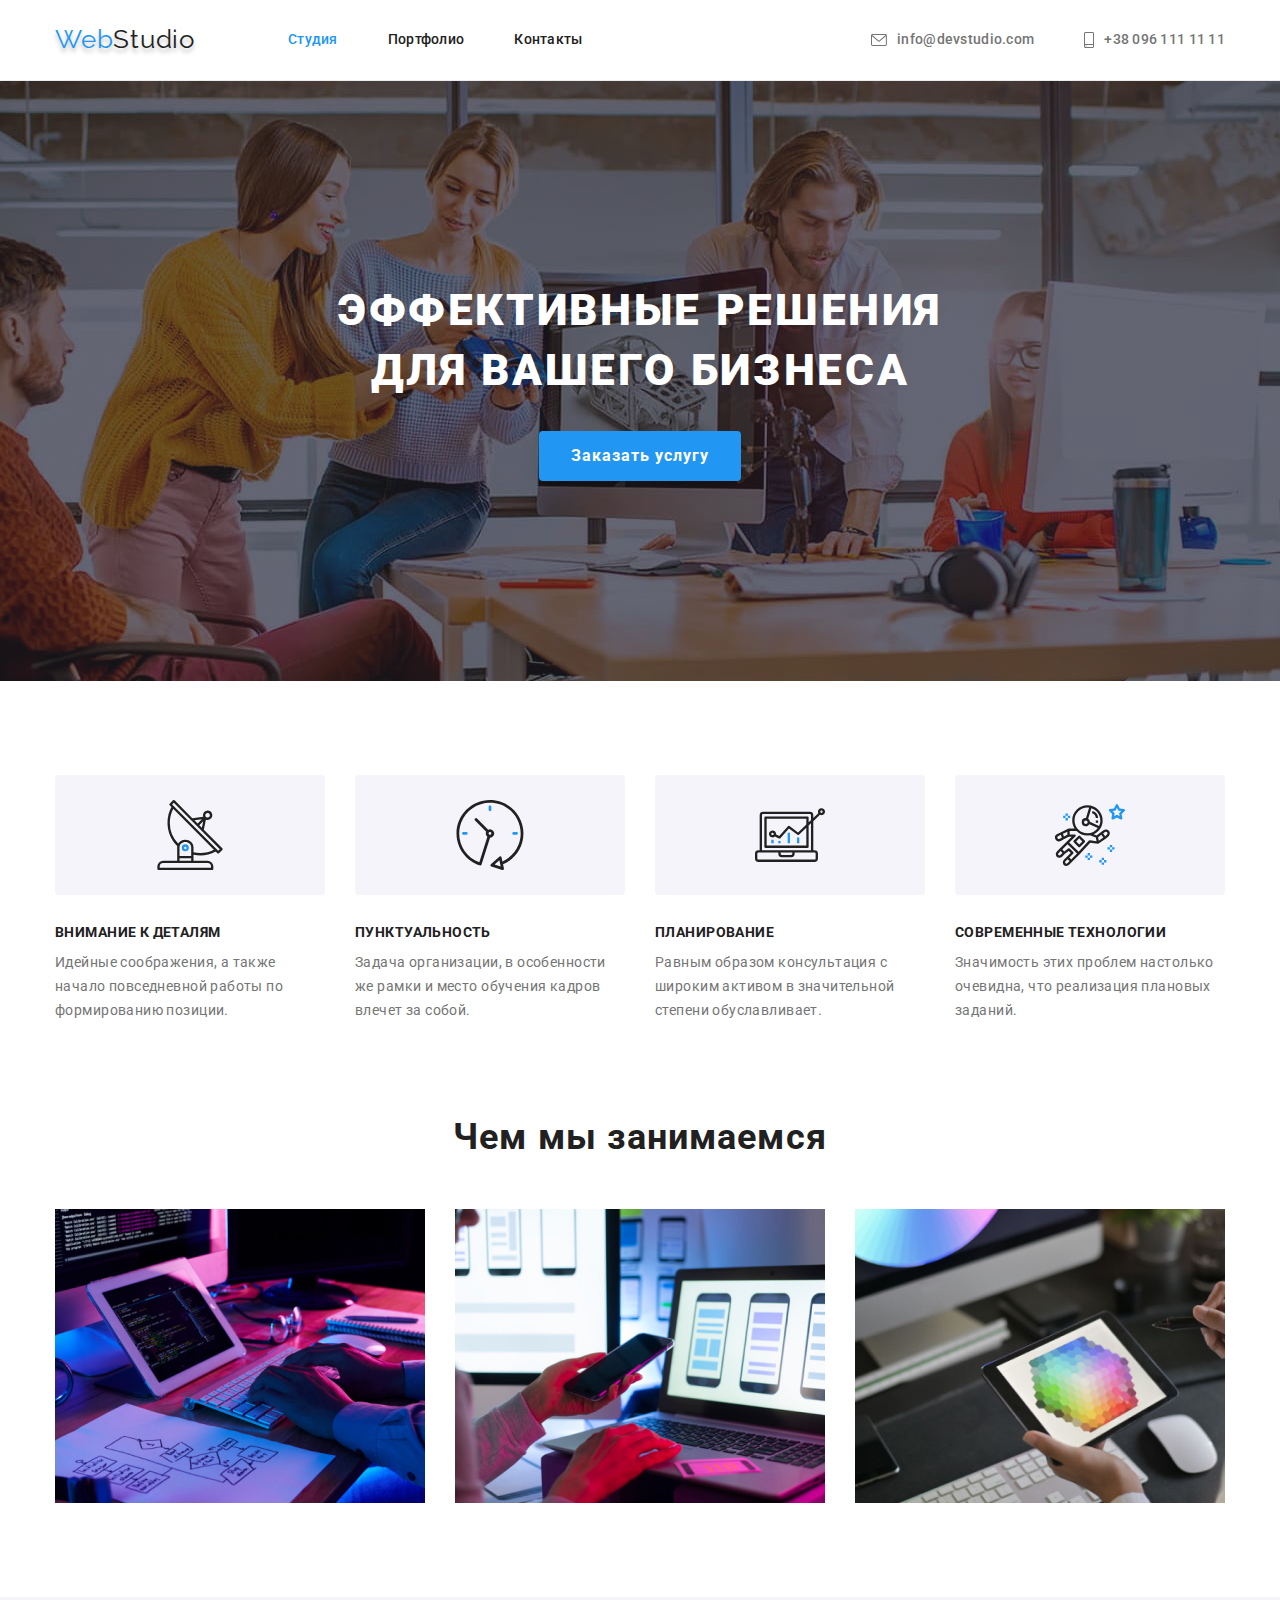
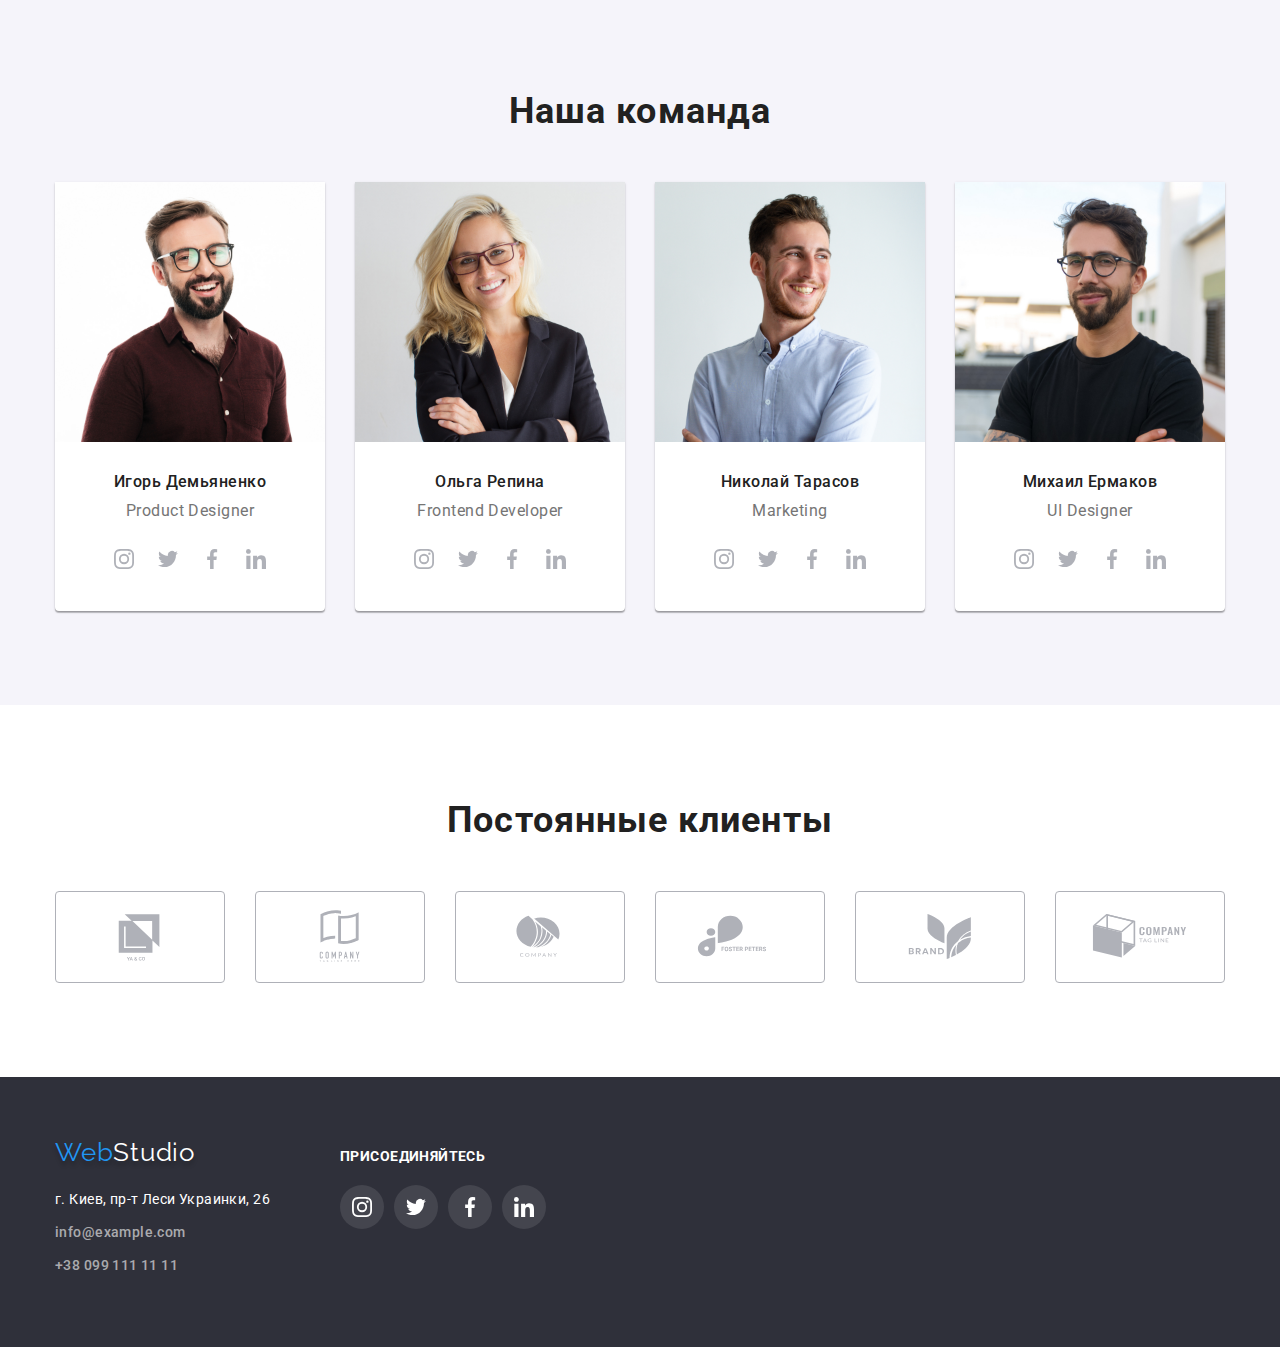
==== commit 97fe8359: "закончил дз" ====
--- a/index.html
+++ b/index.html
@@ -68,7 +68,7 @@
             <li class="specifics-content">
               <div class="thumb">
                 <svg class="icon-antenna" width="70" height="70">
-                  <use href="./images/icons.svg#icon-antenna-1"></use>
+                  <use href="./images/icons.svg#icon-antenna"></use>
                 </svg>
               </div>
               <h3 class="title">Внимание к деталям</h3>
@@ -79,7 +79,7 @@
             <li class="specifics-content">
               <div class="thumb">
                 <svg class="icon-clock" width="70" height="70">
-                  <use href="./images/icons.svg#icon-clock-1"></use>
+                  <use href="./images/icons.svg#icon-clock"></use>
                 </svg>
               </div>
               <h3 class="title">Пунктуальность</h3>
@@ -90,7 +90,7 @@
             <li class="specifics-content">
               <div class="thumb">
                 <svg class="icon-diagram" width="70" height="70">
-                  <use href="./images/icons.svg#icon-diagram-1"></use>
+                  <use href="./images/icons.svg#icon-diagram"></use>
                 </svg>
               </div>
               <h3 class="title">Планирование</h3>
@@ -101,7 +101,7 @@
             <li class="specifics-content">
               <div class="thumb">
                 <svg class="icon-astronaut" width="70" height="70">
-                  <use href="./images/icons.svg#icon-astronaut-1"></use>
+                  <use href="./images/icons.svg#icon-astronaut"></use>
                 </svg>
               </div>
               <h3 class="title">Современные технологии</h3>
@@ -147,29 +147,29 @@
                 <ul class="list social-network">
                   <li class="item">
                     <a class="social-link" href="">
-                      <svg width="44" height="44">
-                        <use href="./images/icons.svg#icon-Instagram"></use>
-                      </svg>
-                    </a>
-                  </li>
-                  <li class="item">
-                    <a class="social-link" href="">
-                      <svg width="44" height="44">
-                        <use href="./images/icons.svg#icon-Twitter"></use>
-                      </svg>
-                    </a>
-                  </li>
-                  <li class="item">
-                    <a class="social-link" href="">
-                      <svg width="44" height="44">
-                        <use href="./images/icons.svg#icon-Facebook"></use>
-                      </svg>
-                    </a>
-                  </li>
-                  <li class="item">
-                    <a class="social-link" href="">
-                      <svg width="44" height="44">
-                        <use href="./images/icons.svg#icon-Linkedin"></use>
+                      <svg class="team-icon" width="20" height="20">
+                        <use href="./images/icons.svg#icon-instagram"></use>
+                      </svg>
+                    </a>
+                  </li>
+                  <li class="item">
+                    <a class="social-link" href="">
+                      <svg class="team-icon" width="20" height="20">
+                        <use href="./images/icons.svg#icon-twitter"></use>
+                      </svg>
+                    </a>
+                  </li>
+                  <li class="item">
+                    <a class="social-link" href="">
+                      <svg class="team-icon" width="20" height="20">
+                        <use href="./images/icons.svg#icon-facebook"></use>
+                      </svg>
+                    </a>
+                  </li>
+                  <li class="item">
+                    <a class="social-link" href="">
+                      <svg class="team-icon" width="20" height="20">
+                        <use href="./images/icons.svg#icon-linkedin"></use>
                       </svg>
                     </a>
                   </li>
@@ -189,29 +189,29 @@
                 <ul class="list social-network">
                   <li class="item">
                     <a class="social-link" href="">
-                      <svg width="44" height="44">
-                        <use href="./images/icons.svg#icon-Instagram"></use>
-                      </svg>
-                    </a>
-                  </li>
-                  <li class="item">
-                    <a class="social-link" href="">
-                      <svg width="44" height="44">
-                        <use href="./images/icons.svg#icon-Twitter"></use>
-                      </svg>
-                    </a>
-                  </li>
-                  <li class="item">
-                    <a class="social-link" href="">
-                      <svg width="44" height="44">
-                        <use href="./images/icons.svg#icon-Facebook"></use>
-                      </svg>
-                    </a>
-                  </li>
-                  <li class="item">
-                    <a class="social-link" href="">
-                      <svg width="44" height="44">
-                        <use href="./images/icons.svg#icon-Linkedin"></use>
+                      <svg class="team-icon" width="20" height="20">
+                        <use href="./images/icons.svg#icon-instagram"></use>
+                      </svg>
+                    </a>
+                  </li>
+                  <li class="item">
+                    <a class="social-link" href="">
+                      <svg class="team-icon" width="20" height="20">
+                        <use href="./images/icons.svg#icon-twitter"></use>
+                      </svg>
+                    </a>
+                  </li>
+                  <li class="item">
+                    <a class="social-link" href="">
+                      <svg class="team-icon" width="20" height="20">
+                        <use href="./images/icons.svg#icon-facebook"></use>
+                      </svg>
+                    </a>
+                  </li>
+                  <li class="item">
+                    <a class="social-link" href="">
+                      <svg class="team-icon" width="20" height="20">
+                        <use href="./images/icons.svg#icon-linkedin"></use>
                       </svg>
                     </a>
                   </li>
@@ -226,29 +226,29 @@
                 <ul class="list social-network">
                   <li class="item">
                     <a class="social-link" href="">
-                      <svg width="44" height="44">
-                        <use href="./images/icons.svg#icon-Instagram"></use>
-                      </svg>
-                    </a>
-                  </li>
-                  <li class="item">
-                    <a class="social-link" href="">
-                      <svg width="44" height="44">
-                        <use href="./images/icons.svg#icon-Twitter"></use>
-                      </svg>
-                    </a>
-                  </li>
-                  <li class="item">
-                    <a class="social-link" href="">
-                      <svg width="44" height="44">
-                        <use href="./images/icons.svg#icon-Facebook"></use>
-                      </svg>
-                    </a>
-                  </li>
-                  <li class="item">
-                    <a class="social-link" href="">
-                      <svg width="44" height="44">
-                        <use href="./images/icons.svg#icon-Linkedin"></use>
+                      <svg class="team-icon" width="20" height="20">
+                        <use href="./images/icons.svg#icon-instagram"></use>
+                      </svg>
+                    </a>
+                  </li>
+                  <li class="item">
+                    <a class="social-link" href="">
+                      <svg class="team-icon" width="20" height="20">
+                        <use href="./images/icons.svg#icon-twitter"></use>
+                      </svg>
+                    </a>
+                  </li>
+                  <li class="item">
+                    <a class="social-link" href="">
+                      <svg class="team-icon" width="20" height="20">
+                        <use href="./images/icons.svg#icon-facebook"></use>
+                      </svg>
+                    </a>
+                  </li>
+                  <li class="item">
+                    <a class="social-link" href="">
+                      <svg class="team-icon" width="20" height="20">
+                        <use href="./images/icons.svg#icon-linkedin"></use>
                       </svg>
                     </a>
                   </li>
@@ -263,29 +263,29 @@
                 <ul class="list social-network">
                   <li class="item">
                     <a class="social-link" href="">
-                      <svg width="44" height="44">
-                        <use href="./images/icons.svg#icon-Instagram"></use>
-                      </svg>
-                    </a>
-                  </li>
-                  <li class="item">
-                    <a class="social-link" href="">
-                      <svg width="44" height="44">
-                        <use href="./images/icons.svg#icon-Twitter"></use>
-                      </svg>
-                    </a>
-                  </li>
-                  <li class="item">
-                    <a class="social-link" href="">
-                      <svg width="44" height="44">
-                        <use href="./images/icons.svg#icon-Facebook"></use>
-                      </svg>
-                    </a>
-                  </li>
-                  <li class="item">
-                    <a class="social-link" href="">
-                      <svg width="44" height="44">
-                        <use href="./images/icons.svg#icon-Linkedin"></use>
+                      <svg class="team-icon" width="20" height="20">
+                        <use href="./images/icons.svg#icon-instagram"></use>
+                      </svg>
+                    </a>
+                  </li>
+                  <li class="item">
+                    <a class="social-link" href="">
+                      <svg class="team-icon" width="20" height="20">
+                        <use href="./images/icons.svg#icon-twitter"></use>
+                      </svg>
+                    </a>
+                  </li>
+                  <li class="item">
+                    <a class="social-link" href="">
+                      <svg class="team-icon" width="20" height="20">
+                        <use href="./images/icons.svg#icon-facebook"></use>
+                      </svg>
+                    </a>
+                  </li>
+                  <li class="item">
+                    <a class="social-link" href="">
+                      <svg class="team-icon" width="20" height="20">
+                        <use href="./images/icons.svg#icon-linkedin"></use>
                       </svg>
                     </a>
                   </li>
@@ -303,42 +303,42 @@
             <li class="item">
               <a class="link" href="">
                 <svg class="icon-client" width="106" height="60">
+                  <use href="./images/icons.svg#icon-Logo5"></use>
+                </svg>
+              </a>
+            </li>
+            <li class="item">
+              <a class="link" href="">
+                <svg class="icon-client" width="106" height="60">
+                  <use href="./images/icons.svg#icon-Logo4"></use>
+                </svg>
+              </a>
+            </li>
+            <li class="item">
+              <a class="link" href="">
+                <svg class="icon-client" width="106" height="60">
+                  <use href="./images/icons.svg#icon-Logo3"></use>
+                </svg>
+              </a>
+            </li>
+            <li class="item">
+              <a class="link" href="">
+                <svg class="icon-client" width="106" height="60">
+                  <use href="./images/icons.svg#icon-Logo2"></use>
+                </svg>
+              </a>
+            </li>
+            <li class="item">
+              <a class="link" href="">
+                <svg class="icon-client" width="106" height="60">
+                  <use href="./images/icons.svg#icon-Logo1"></use>
+                </svg>
+              </a>
+            </li>
+            <li class="item">
+              <a class="link" href="">
+                <svg class="icon-client" width="106" height="60">
                   <use href="./images/icons.svg#icon-Logo"></use>
-                </svg>
-              </a>
-            </li>
-            <li class="item">
-              <a class="link" href="">
-                <svg class="icon-client" width="106" height="60">
-                  <use href="./images/icons.svg#icon-Logo-1"></use>
-                </svg>
-              </a>
-            </li>
-            <li class="item">
-              <a class="link" href="">
-                <svg class="icon-client" width="106" height="60">
-                  <use href="./images/icons.svg#icon-Logo-2"></use>
-                </svg>
-              </a>
-            </li>
-            <li class="item">
-              <a class="link" href="">
-                <svg class="icon-client" width="106" height="60">
-                  <use href="./images/icons.svg#icon-Logo-3"></use>
-                </svg>
-              </a>
-            </li>
-            <li class="item">
-              <a class="link" href="">
-                <svg class="icon-client" width="106" height="60">
-                  <use href="./images/icons.svg#icon-Logo-4"></use>
-                </svg>
-              </a>
-            </li>
-            <li class="item">
-              <a class="link" href="">
-                <svg class="icon-client" width="106" height="60">
-                  <use href="./images/icons.svg#icon-Logo-5"></use>
                 </svg>
               </a>
             </li>
@@ -370,29 +370,29 @@
           <ul class="list network">
             <li class="item">
               <a class="link" href="">
-                <svg class="footer-icon" width="44" height="44">
-                  <use href="./images/icons.svg#icon-Instagram"></use>
-                </svg>
-              </a>
-            </li>
-            <li class="item">
-              <a class="link" href="">
-                <svg class="footer-icon" width="44" height="44">
-                  <use href="./images/icons.svg#icon-Twitter"></use>
-                </svg>
-              </a>
-            </li>
-            <li class="item">
-              <a class="link" href="">
-                <svg class="footer-icon" width="44" height="44">
-                  <use href="./images/icons.svg#icon-Facebook"></use>
-                </svg>
-              </a>
-            </li>
-            <li class="item">
-              <a class="link" href="">
-                <svg class="footer-icon" width="44" height="44">
-                  <use href="./images/icons.svg#icon-Linkedin"></use>
+                <svg class="footer-icon" width="20" height="20">
+                  <use href="./images/icons.svg#icon-instagram"></use>
+                </svg>
+              </a>
+            </li>
+            <li class="item">
+              <a class="link" href="">
+                <svg class="footer-icon" width="20" height="20">
+                  <use href="./images/icons.svg#icon-twitter"></use>
+                </svg>
+              </a>
+            </li>
+            <li class="item">
+              <a class="link" href="">
+                <svg class="footer-icon" width="20" height="20">
+                  <use href="./images/icons.svg#icon-facebook"></use>
+                </svg>
+              </a>
+            </li>
+            <li class="item">
+              <a class="link" href="">
+                <svg class="footer-icon" width="20" height="20">
+                  <use href="./images/icons.svg#icon-linkedin"></use>
                 </svg>
               </a>
             </li>
--- a/css/styles.css
+++ b/css/styles.css
@@ -57,6 +57,9 @@
 }
 /* Header-section */
 /*Logo*/
+.link {
+  text-decoration: none;
+}
 .logo {
   padding-top: 24px;
   padding-bottom: 25px;
@@ -126,17 +129,22 @@
   color: var(--primary-text-color);
   text-decoration: none;
 }
-.list .contact:hover,
-.list .contact:focus {
-  color: var(--accent-color);
-}
+.contact:hover,
 .icon-mail:hover,
-.icon-mail:focus {
+.icon-tel:hover {
+  color: var(--accent-color);
+}
+.contact:focus,
+.icon-mail:focus,
+.icon-tel:focus {
+  color: var(--accent-color);
 }
 .icon-mail,
 .icon-tel {
   margin-right: 10px;
-}
+  fill: currentColor;
+}
+
 /*Hero*/
 .hero-section {
   padding-top: 200px;
@@ -302,6 +310,28 @@
   display: flex;
   justify-content: center;
 }
+.social-link {
+  display: flex;
+  height: 44px;
+  width: 44px;
+  border-radius: 50%;
+  justify-content: center;
+  align-items: center;
+  color: #afb1b8;
+}
+.social-link:hover,
+.team-icon:hover {
+  background-color: var(--accent-color);
+  color: var(--white-text-color);
+}
+.social-link:focus,
+.team-icon:focus {
+  background-color: var(--accent-color);
+  color: var(--white-text-color);
+}
+.team-icon {
+  fill: currentColor;
+}
 /* Clients */
 .client-title {
   margin-bottom: 50px;
@@ -317,11 +347,28 @@
   display: flex;
   justify-content: center;
 }
-.client-list .item {
+.client-list .link {
+  display: flex;
   border: 1px solid #afb1b8;
   border-radius: 4px;
-
-  padding: 16px 32px;
+  width: 170px;
+  height: 92px;
+  justify-content: center;
+  align-items: center;
+  color: #afb1b8;
+}
+.client-list .link:hover,
+.icon-client:hover {
+  border-color: var(--accent-color);
+  color: var(--accent-color);
+}
+.client-list .link:focus,
+.icon-client:focus {
+  border-color: var(--accent-color);
+  color: var(--accent-color);
+}
+.icon-client {
+  fill: currentColor;
 }
 .client-list .item:not(:last-child) {
   margin-right: 30px;
@@ -393,8 +440,19 @@
 }
 .network .link {
   display: flex;
+  height: 44px;
+  width: 44px;
+  justify-content: center;
+  align-items: center;
   border-radius: 50%;
   background: rgba(255, 255, 255, 0.1);
+}
+.network .link:hover,
+.network .link:focus {
+  background-color: var(--accent-color);
+}
+.footer-icon {
+  fill: var(--white-text-color);
 }
 /*portfolio*/
 /*filter*/
@@ -435,6 +493,11 @@
   margin-right: 30px;
   margin-top: 30px;
 }
+.example-content:hover,
+.example-content:focus {
+  box-shadow: 0px 1px 1px rgba(0, 0, 0, 0.12), 0px 4px 4px rgba(0, 0, 0, 0.06),
+    1px 4px 6px rgba(0, 0, 0, 0.16);
+}
 .example-content:nth-child(3n) {
   margin-right: 0;
 }
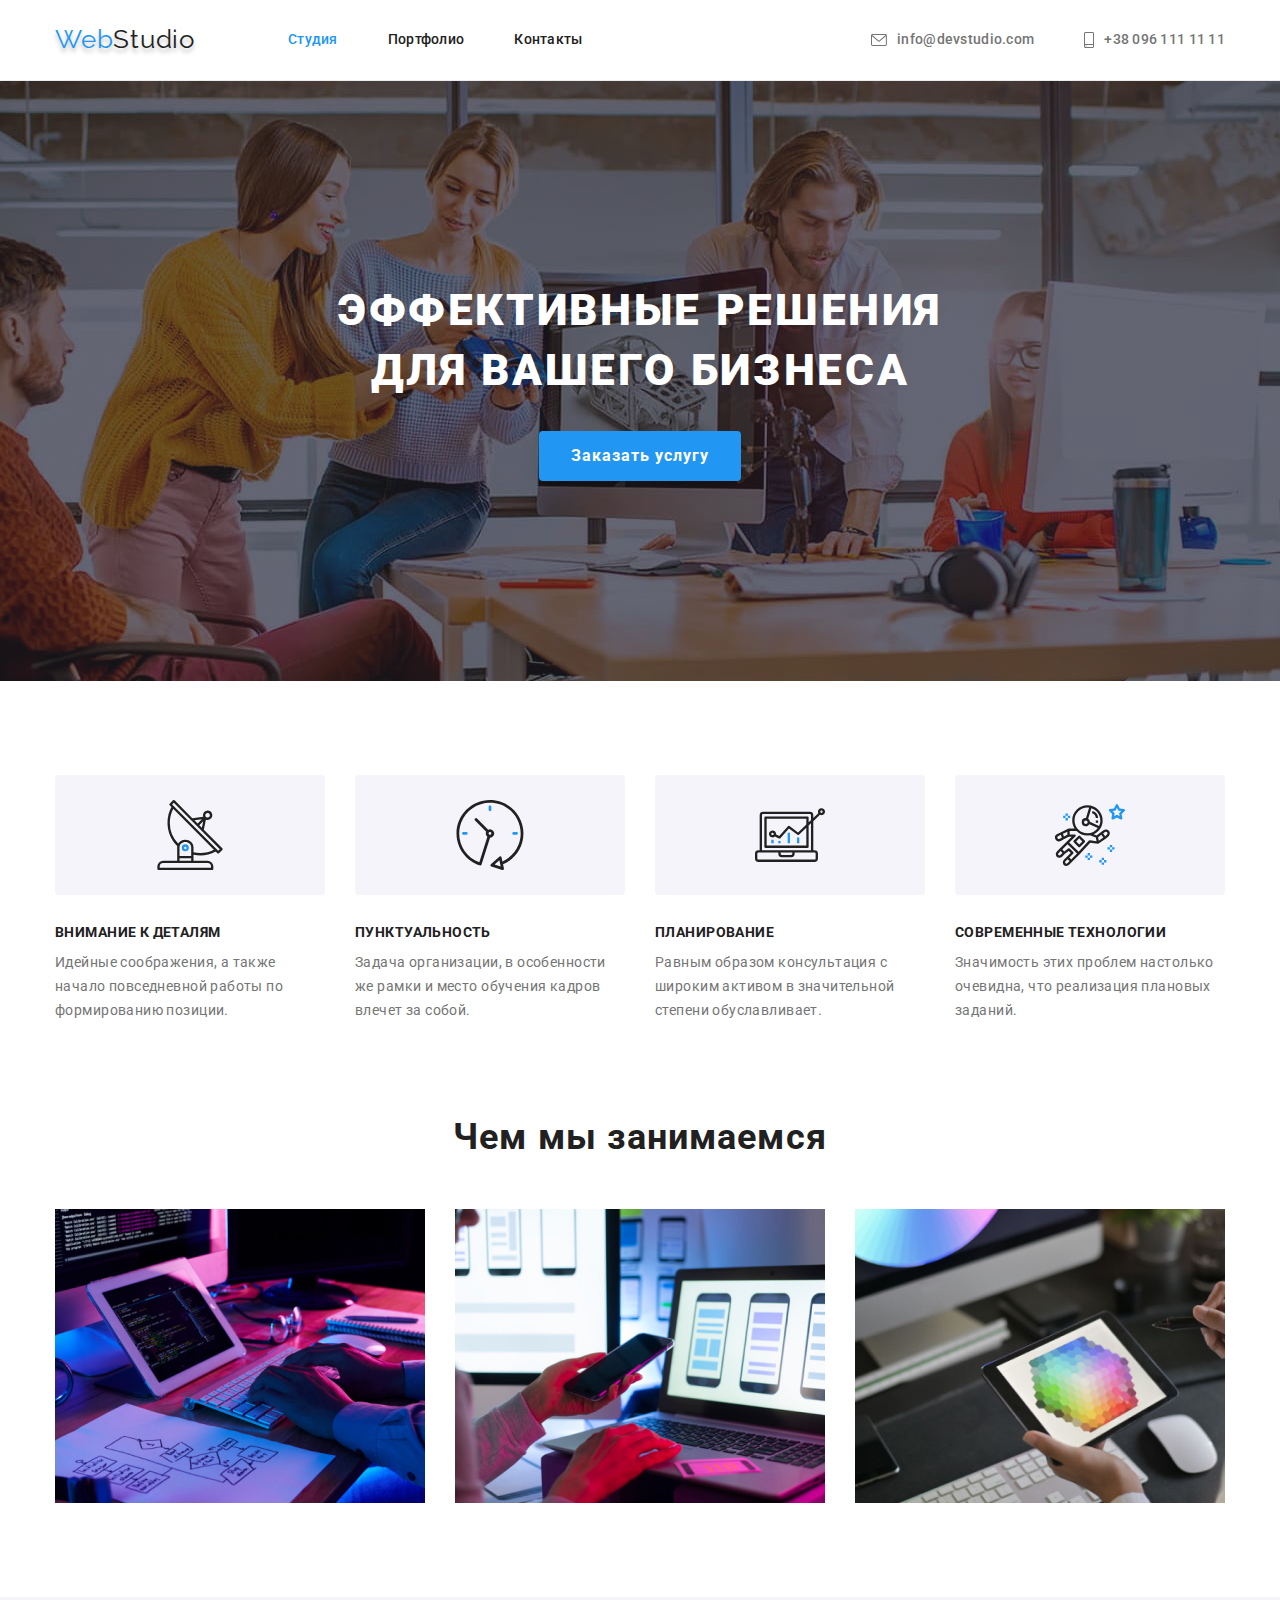
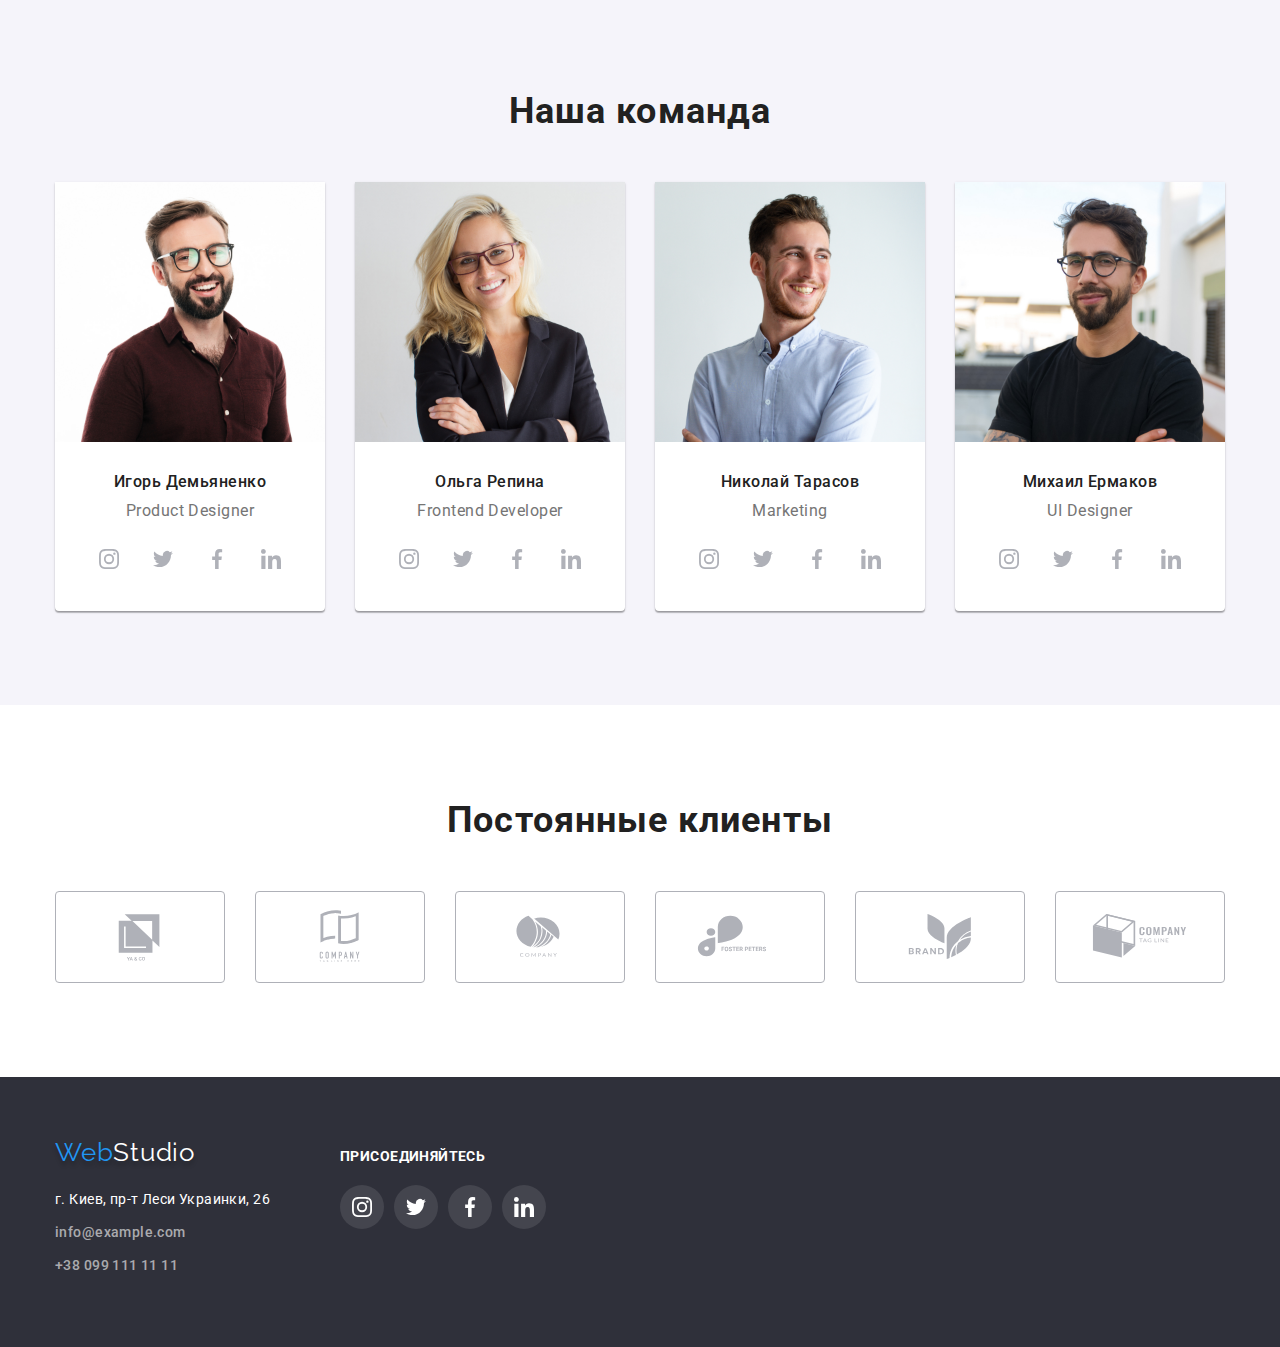
==== commit a78d8384: "Доработка дз" ====
--- a/index.html
+++ b/index.html
@@ -78,7 +78,7 @@
             </li>
             <li class="specifics-content">
               <div class="thumb">
-                <svg class="icon-clock" width="70" height="70">
+                <svg class="icon-clock icon" width="70" height="70">
                   <use href="./images/icons.svg#icon-clock"></use>
                 </svg>
               </div>
--- a/css/styles.css
+++ b/css/styles.css
@@ -231,11 +231,13 @@
 }
 .thumb {
   display: flex;
+  height: 120px;
   margin-bottom: 30px;
   justify-content: center;
+  align-items: center;
   border-radius: 4px;
   background-color: #f5f4fa;
-  padding: 25px 0;
+  /* padding: 25px 0; */
 }
 /*worck*/
 .worck-section {
@@ -331,6 +333,9 @@
 }
 .team-icon {
   fill: currentColor;
+}
+.social-network .item:not(:last-child) {
+  margin-right: 10px;
 }
 /* Clients */
 .client-title {
